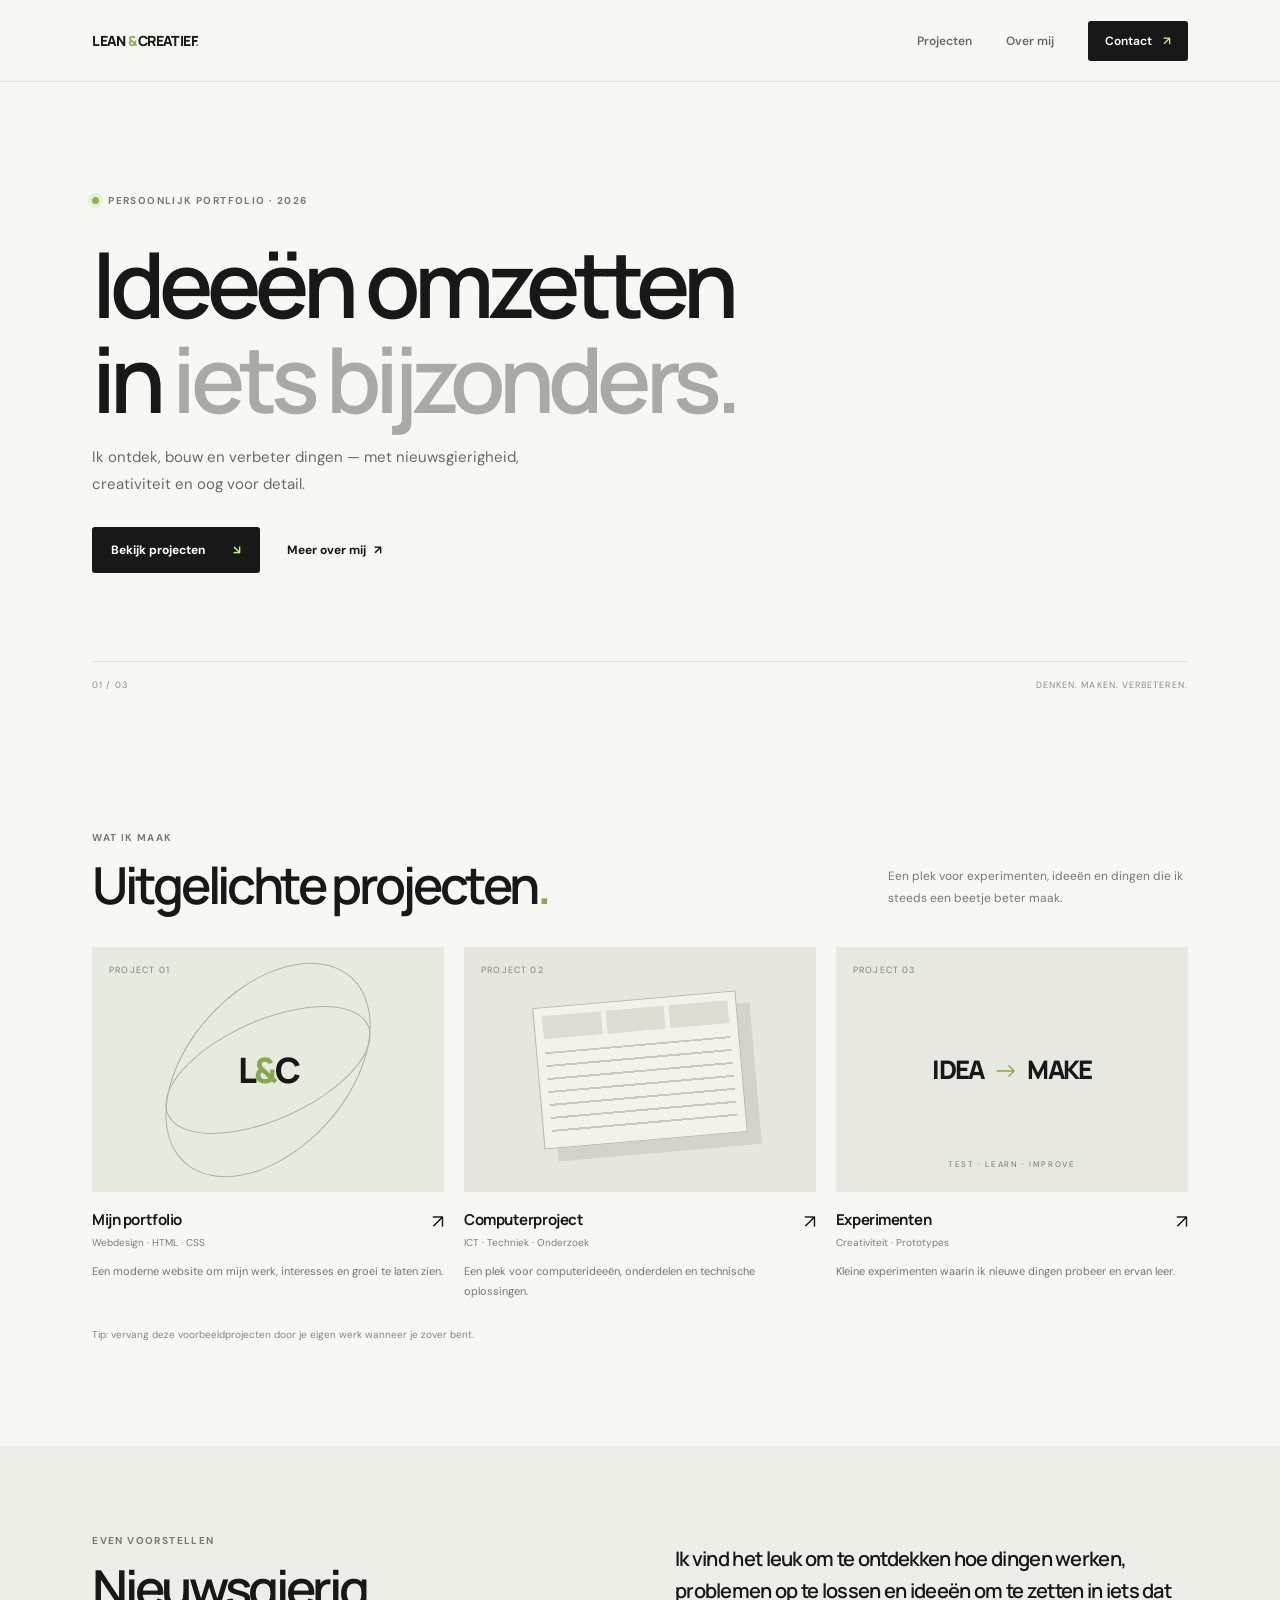
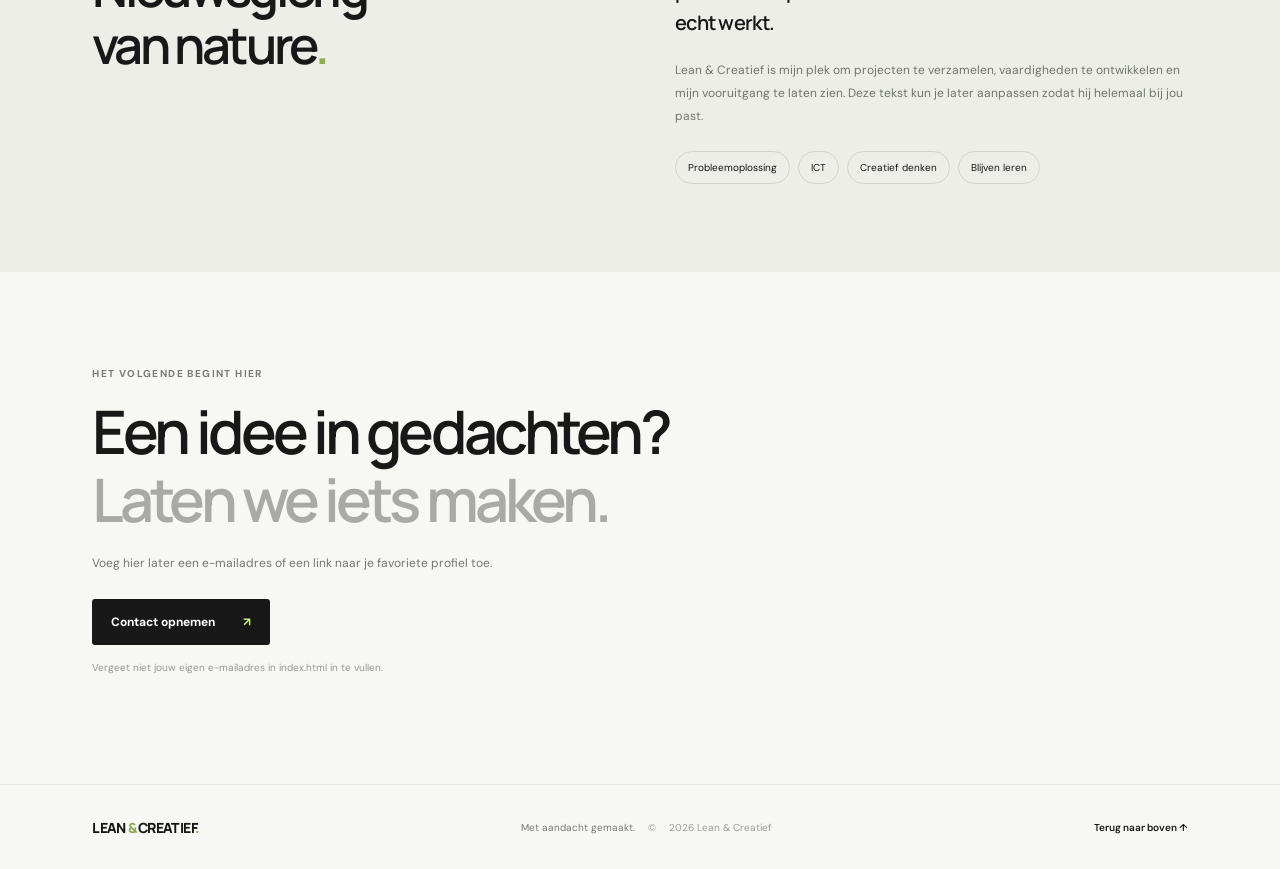
==== index.html @ 2678bd52 "Add files via upload" ====
<!doctype html>
<html lang="nl">
<head>
  <meta charset="utf-8">
  <meta name="viewport" content="width=device-width, initial-scale=1">
  <meta name="description" content="Lean & Creatief — een persoonlijk portfolio van projecten, vaardigheden en creatieve oplossingen.">
  <title>Lean & Creatief — Portfolio</title>
  <link rel="preconnect" href="https://fonts.googleapis.com">
  <link rel="preconnect" href="https://fonts.gstatic.com" crossorigin>
  <link href="https://fonts.googleapis.com/css2?family=DM+Sans:wght@400;500;600;700&family=Manrope:wght@400;500;600;700;800&display=swap" rel="stylesheet">
  <link rel="stylesheet" href="style.css">
  <script src="script.js" defer></script>
</head>
<body>
  <header class="site-header">
    <a class="brand" href="#home" aria-label="Lean & Creatief — beginpagina">LEAN<span>&</span>CREATIEF<span class="brand-dot">.</span></a>
    <button class="menu-toggle" aria-label="Menu openen" aria-expanded="false">☰</button>
    <nav class="nav" aria-label="Hoofdnavigatie">
      <a href="#projecten">Projecten</a>
      <a href="#over">Over mij</a>
      <a class="nav-contact" href="#contact">Contact <span aria-hidden="true">↗</span></a>
    </nav>
  </header>

  <main id="home">
    <section class="hero section-wrap">
      <p class="eyebrow"><span class="status-dot"></span> PERSOONLIJK PORTFOLIO · 2026</p>
      <h1>Ideeën omzetten<br>in <span class="muted-word">iets bijzonders.</span></h1>
      <p class="hero-copy">Ik ontdek, bouw en verbeter dingen — met nieuwsgierigheid, creativiteit en oog voor detail.</p>
      <div class="hero-actions">
        <a class="button button-dark" href="#projecten">Bekijk projecten <span aria-hidden="true">↘</span></a>
        <a class="text-link" href="#over">Meer over mij <span aria-hidden="true">↗</span></a>
      </div>
      <div class="hero-note"><span>01 / 03</span><span>DENKEN. MAKEN. VERBETEREN.</span></div>
    </section>

    <section class="projects section-wrap" id="projecten">
      <div class="section-heading">
        <div><p class="eyebrow">WAT IK MAAK</p><h2>Uitgelichte projecten<span class="brand-dot">.</span></h2></div>
        <p class="section-description">Een plek voor experimenten, ideeën en dingen die ik steeds een beetje beter maak.</p>
      </div>
      <div class="project-grid">
        <article class="project-card project-feature">
          <div class="project-art art-one"><span class="art-label">PROJECT 01</span><div class="orbit orbit-a"></div><div class="orbit orbit-b"></div><div class="art-center">L<span>&</span>C</div></div>
          <div class="project-meta"><div><h3>Mijn portfolio</h3><p>Webdesign · HTML · CSS</p></div><span class="project-arrow" aria-hidden="true">↗</span></div>
          <p class="project-description">Een moderne website om mijn werk, interesses en groei te laten zien.</p>
        </article>
        <article class="project-card">
          <div class="project-art art-two"><span class="art-label">PROJECT 02</span><div class="grid-window"><span></span><span></span><span></span><div class="window-lines"></div></div></div>
          <div class="project-meta"><div><h3>Computerproject</h3><p>ICT · Techniek · Onderzoek</p></div><span class="project-arrow" aria-hidden="true">↗</span></div>
          <p class="project-description">Een plek voor computerideeën, onderdelen en technische oplossingen.</p>
        </article>
        <article class="project-card">
          <div class="project-art art-three"><span class="art-label">PROJECT 03</span><div class="idea-shape">IDEA<span>→</span>MAKE</div><div class="idea-caption">TEST · LEARN · IMPROVE</div></div>
          <div class="project-meta"><div><h3>Experimenten</h3><p>Creativiteit · Prototypes</p></div><span class="project-arrow" aria-hidden="true">↗</span></div>
          <p class="project-description">Kleine experimenten waarin ik nieuwe dingen probeer en ervan leer.</p>
        </article>
      </div>
      <p class="edit-hint">Tip: vervang deze voorbeeldprojecten door je eigen werk wanneer je zover bent.</p>
    </section>

    <section class="about-section" id="over">
      <div class="section-wrap about-layout">
        <div><p class="eyebrow">EVEN VOORSTELLEN</p><h2>Nieuwsgierig<br>van nature<span class="brand-dot">.</span></h2></div>
        <div class="about-content">
          <p class="about-lead">Ik vind het leuk om te ontdekken hoe dingen werken, problemen op te lossen en ideeën om te zetten in iets dat echt werkt.</p>
          <p>Lean & Creatief is mijn plek om projecten te verzamelen, vaardigheden te ontwikkelen en mijn vooruitgang te laten zien. Deze tekst kun je later aanpassen zodat hij helemaal bij jou past.</p>
          <div class="skills"><span>Probleemoplossing</span><span>ICT</span><span>Creatief denken</span><span>Blijven leren</span></div>
        </div>
      </div>
    </section>

    <section class="contact-section section-wrap" id="contact">
      <p class="eyebrow">HET VOLGENDE BEGINT HIER</p>
      <h2>Een idee in gedachten?<br><span class="muted-word">Laten we iets maken.</span></h2>
      <p class="contact-copy">Voeg hier later een e-mailadres of een link naar je favoriete profiel toe.</p>
      <a class="button button-dark" href="mailto: jouwemail@example.com" id="email-link">Contact opnemen <span aria-hidden="true">↗</span></a>
      <p class="email-note">Vergeet niet jouw eigen e-mailadres in index.html in te vullen.</p>
    </section>
  </main>

  <footer class="footer">
    <a class="brand" href="#home">LEAN<span>&</span>CREATIEF<span class="brand-dot">.</span></a>
    <p>Met aandacht gemaakt. <span>© <span id="year">2026</span> Lean & Creatief</span></p>
    <a href="#home" class="back-top">Terug naar boven ↑</a>
  </footer>
</body>
</html>
---- style.css ----
:root {
  --ink: #171817;
  --muted: #777a75;
  --paper: #f7f7f3;
  --line: #e4e5df;
  --accent: #c6f277;
  --white: #fff;
}
* { box-sizing: border-box; }
html { scroll-behavior: smooth; scroll-padding-top: 90px; }
body { margin: 0; background: var(--paper); color: var(--ink); font-family: "DM Sans", sans-serif; -webkit-font-smoothing: antialiased; }
a { color: inherit; text-decoration: none; }
.site-header { height: 82px; padding: 0 7.2%; display: flex; align-items: center; justify-content: space-between; border-bottom: 1px solid var(--line); }
.brand { font: 800 14px "Manrope", sans-serif; letter-spacing: -.045em; white-space: nowrap; }
.brand > span:first-child { color: #8eaa56; margin: 0 2px; }
.brand-dot { color: #8eaa56; }
.nav { display: flex; align-items: center; gap: 34px; font-size: 12px; font-weight: 600; }
.nav a:not(.nav-contact) { color: #686b65; }
.nav a:hover, .text-link:hover { color: #789b38; }
.nav-contact { background: var(--ink); color: white; padding: 12px 17px; border-radius: 3px; }
.nav-contact span { color: var(--accent); margin-left: 8px; }
.menu-toggle { display: none; border: 0; background: none; font-size: 22px; }
.section-wrap { width: min(1120px, 85.6%); margin: 0 auto; }
.hero { padding-top: 112px; padding-bottom: 66px; min-height: 525px; }
.eyebrow { display: flex; align-items: center; gap: 9px; color: #777b71; font-size: 10px; font-weight: 700; letter-spacing: .14em; }
.status-dot { width: 7px; height: 7px; border-radius: 50%; background: #8eb34a; box-shadow: 0 0 0 4px #e8f0d9; }
h1, h2, h3, p { margin-top: 0; }
h1, h2 { font-family: "Manrope", sans-serif; letter-spacing: -.065em; }
h1 { margin: 29px 0 19px; max-width: 850px; font-size: clamp(48px, 7.4vw, 91px); line-height: 1.04; font-weight: 600; }
.muted-word { color: #a8aaa3; }
.hero-copy { max-width: 470px; color: #696d65; font-size: 15px; line-height: 1.8; }
.hero-actions { display: flex; align-items: center; gap: 27px; margin-top: 29px; }
.button { display: inline-flex; gap: 28px; align-items: center; padding: 15px 19px; border-radius: 3px; font-size: 12px; font-weight: 700; transition: transform .2s, background .2s; }
.button:hover { transform: translateY(-2px); }
.button-dark { background: var(--ink); color: white; }
.button-dark span { color: var(--accent); }
.text-link { font-size: 12px; font-weight: 700; }
.text-link span { margin-left: 5px; }
.hero-note { display: flex; justify-content: space-between; margin-top: 88px; padding-top: 17px; border-top: 1px solid var(--line); color: #898c83; font-size: 9px; letter-spacing: .12em; }
.projects { padding-top: 74px; padding-bottom: 95px; }
.section-heading { display: flex; justify-content: space-between; align-items: end; gap: 30px; margin-bottom: 34px; }
h2 { font-size: clamp(32px, 4.3vw, 51px); line-height: 1.12; font-weight: 600; margin: 12px 0 0; }
.section-description { max-width: 300px; margin-bottom: 4px; color: var(--muted); font-size: 12px; line-height: 1.8; }
.project-grid { display: grid; grid-template-columns: repeat(3, minmax(0, 1fr)); gap: 20px; }
.project-card { min-width: 0; }
.project-art { height: 245px; position: relative; overflow: hidden; display: grid; place-items: center; }
.art-label { position: absolute; top: 17px; left: 17px; z-index: 2; font-size: 9px; letter-spacing: .13em; color: #7d8078; }
.art-one { background: #e6eadf; }
.orbit { position: absolute; border: 1px solid #a9b39e; border-radius: 50%; transform: rotate(-24deg); }
.orbit-a { width: 220px; height: 100px; }
.orbit-b { width: 160px; height: 250px; transform: rotate(42deg); }
.art-center { font: 800 35px "Manrope", sans-serif; letter-spacing: -.08em; z-index: 1; }
.art-center span { color: #87a84c; }
.art-two { background: #e8e5df; }
.grid-window { width: 58%; height: 58%; border: 1px solid #b8b5ad; background: #f4f1ea; display: grid; grid-template-columns: repeat(3, 1fr); grid-template-rows: 23px 1fr; padding: 8px; gap: 5px; transform: rotate(-5deg); box-shadow: 13px 13px 0 #d6d2c9; }
.grid-window > span { background: #dedbd2; }
.window-lines { grid-column: 1 / -1; margin-top: 8px; background: repeating-linear-gradient(to bottom, #c9c6bc 0 2px, transparent 2px 13px); }
.art-three { background: #e8e8e0; }
.idea-shape { display: flex; align-items: center; gap: 10px; font: 800 clamp(18px, 2vw, 26px) "Manrope", sans-serif; letter-spacing: -.07em; }
.idea-shape span { font-weight: 400; color: #88a84f; }
.idea-caption { position: absolute; bottom: 23px; font-size: 8px; letter-spacing: .2em; color: #73766e; }
.project-meta { display: flex; justify-content: space-between; align-items: start; padding-top: 17px; }
.project-meta h3 { margin-bottom: 6px; font: 700 15px "Manrope", sans-serif; letter-spacing: -.03em; }
.project-meta p { margin-bottom: 0; font-size: 10px; color: #7c8077; }
.project-arrow { font-size: 19px; }
.project-description { margin-top: 13px; margin-bottom: 0; color: #74776f; font-size: 11px; line-height: 1.8; }
.edit-hint { color: #85887f; font-size: 10px; margin-top: 26px; }
.about-section { background: #eceee7; padding: 88px 0; }
.about-layout { display: grid; grid-template-columns: 1fr 1fr; gap: 70px; }
.about-content { padding-top: 9px; }
.about-lead { font: 600 20px/1.6 "Manrope", sans-serif; letter-spacing: -.035em; }
.about-content > p:not(.about-lead) { color: #71756c; font-size: 12px; line-height: 1.9; }
.skills { display: flex; flex-wrap: wrap; gap: 8px; margin-top: 24px; }
.skills span { border: 1px solid #d1d5c8; border-radius: 99px; padding: 9px 12px; font-size: 10px; }
.contact-section { padding-top: 95px; padding-bottom: 100px; }
.contact-section h2 { margin: 18px 0 20px; font-size: clamp(34px, 5vw, 60px); }
.contact-copy { color: #74776f; font-size: 12px; line-height: 1.8; }
.contact-section .button { margin-top: 13px; }
.email-note { margin-top: 16px; color: #96988f; font-size: 10px; }
.footer { min-height: 85px; border-top: 1px solid var(--line); padding: 22px 7.2%; display: flex; align-items: center; justify-content: space-between; gap: 20px; }
.footer p { color: #777a72; margin: 0; font-size: 10px; }
.footer p span { margin-left: 10px; color: #9a9c94; }
.back-top { font-size: 10px; font-weight: 600; }
@media (max-width: 760px) {
  .site-header { height: 70px; padding: 0 6%; position: relative; }
  .menu-toggle { display: block; cursor: pointer; }
  .nav { display: none; position: absolute; top: 69px; left: 0; right: 0; z-index: 5; background: var(--paper); border-bottom: 1px solid var(--line); padding: 20px 6%; flex-direction: column; align-items: flex-start; gap: 22px; }
  .nav.open { display: flex; }
  .section-wrap { width: 88%; }
  .hero { padding-top: 82px; min-height: 0; }
  .hero-note { margin-top: 60px; }
  .section-heading { align-items: flex-start; flex-direction: column; gap: 12px; }
  .project-grid { grid-template-columns: 1fr; gap: 34px; }
  .project-art { height: 270px; }
  .about-layout { grid-template-columns: 1fr; gap: 25px; }
  .about-section { padding: 68px 0; }
  .contact-section { padding: 70px 0; }
  .footer { padding: 24px 6%; flex-wrap: wrap; }
  .footer p { order: 3; width: 100%; }
}
@media (prefers-reduced-motion: reduce) { html { scroll-behavior: auto; } *, *::before, *::after { transition: none !important; } }
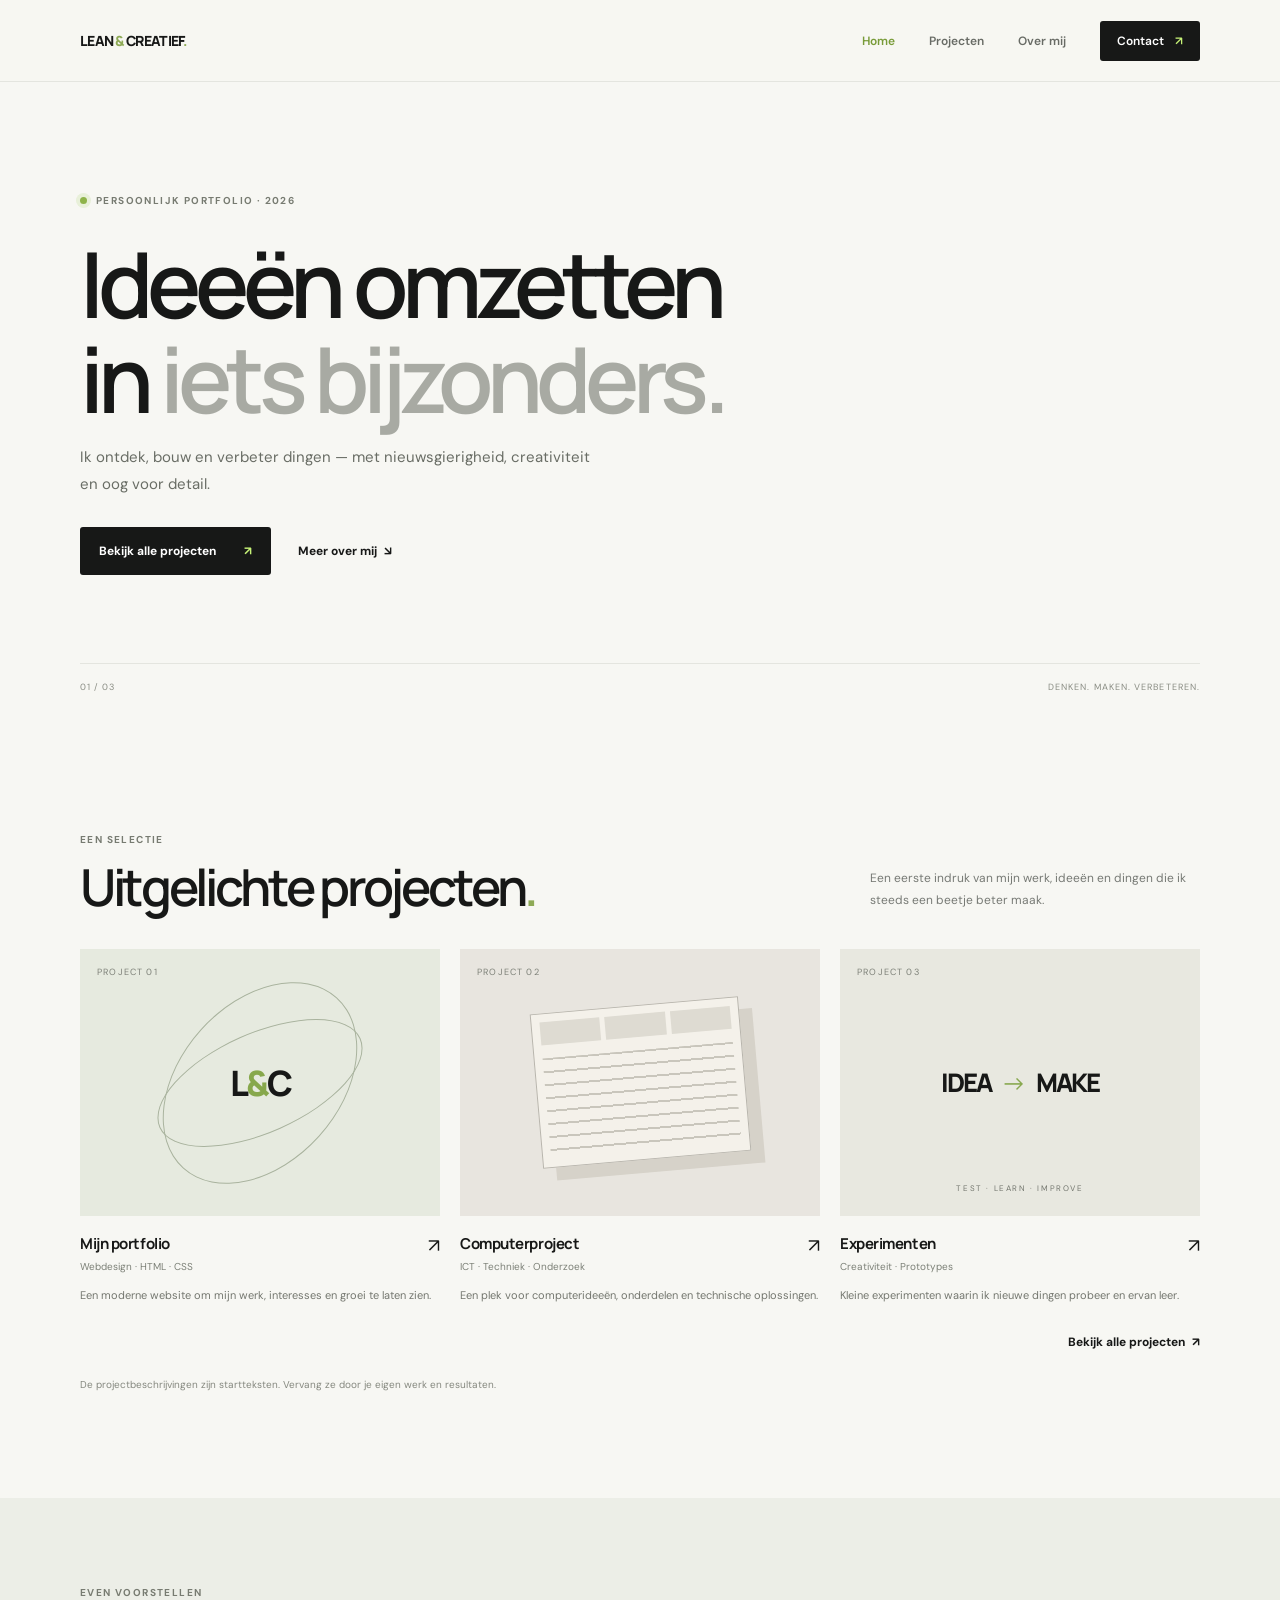
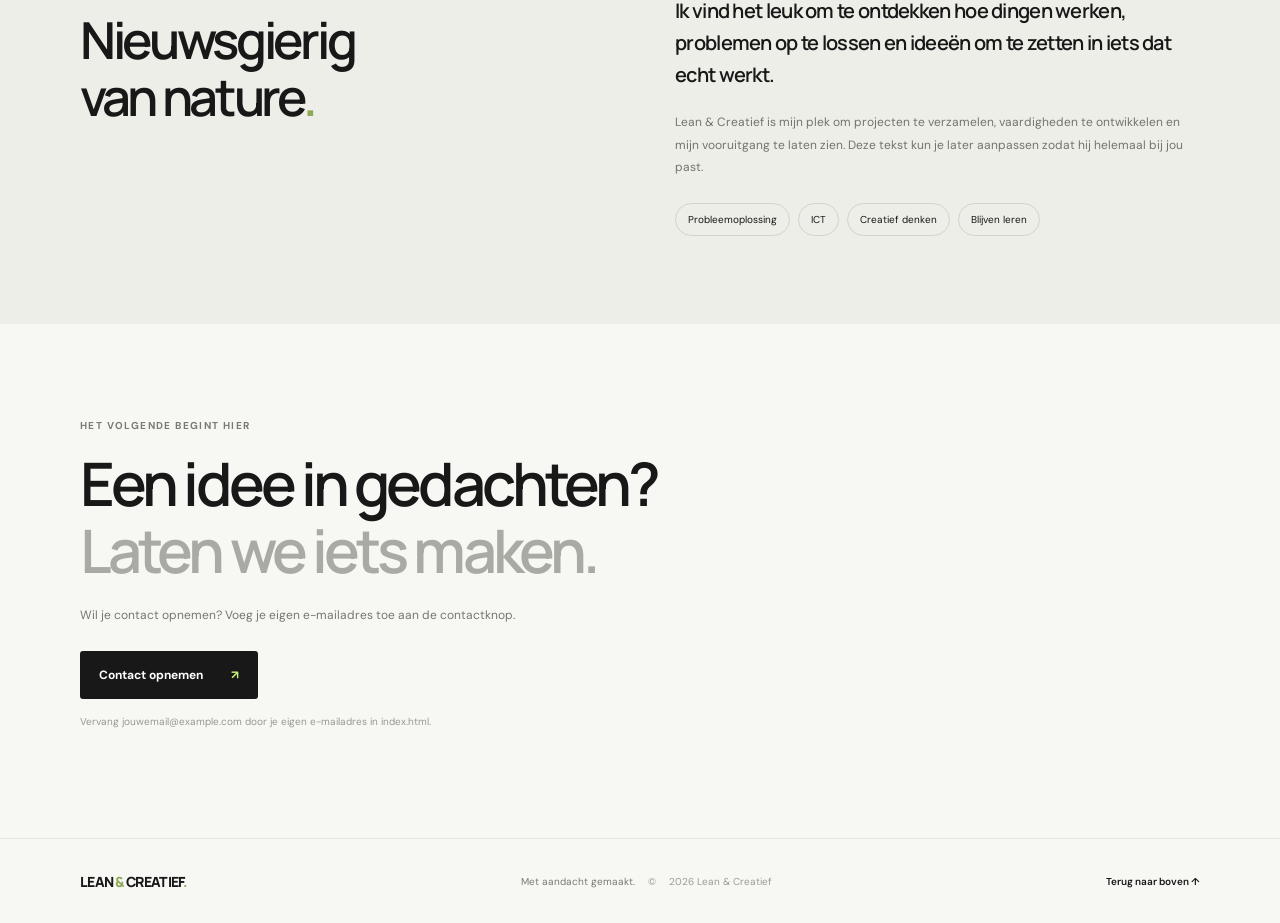
==== commit 1cc5e235: "Add files via upload" ====
--- a/index.html
+++ b/index.html
@@ -3,6 +3,7 @@
 <head>
   <meta charset="utf-8">
   <meta name="viewport" content="width=device-width, initial-scale=1">
+  <meta name="theme-color" content="#f7f7f3">
   <meta name="description" content="Lean & Creatief — een persoonlijk portfolio van projecten, vaardigheden en creatieve oplossingen.">
   <title>Lean & Creatief — Portfolio</title>
   <link rel="preconnect" href="https://fonts.googleapis.com">
@@ -12,51 +13,62 @@
   <script src="script.js" defer></script>
 </head>
 <body>
+  <a class="skip-link" href="#main">Ga naar de inhoud</a>
   <header class="site-header">
-    <a class="brand" href="#home" aria-label="Lean & Creatief — beginpagina">LEAN<span>&</span>CREATIEF<span class="brand-dot">.</span></a>
-    <button class="menu-toggle" aria-label="Menu openen" aria-expanded="false">☰</button>
-    <nav class="nav" aria-label="Hoofdnavigatie">
-      <a href="#projecten">Projecten</a>
-      <a href="#over">Over mij</a>
-      <a class="nav-contact" href="#contact">Contact <span aria-hidden="true">↗</span></a>
+    <a class="brand" href="index.html" aria-label="Lean & Creatief — beginpagina">LEAN<span>&</span>CREATIEF<span class="brand-dot">.</span></a>
+    <button class="menu-toggle" type="button" aria-label="Menu openen" aria-expanded="false" aria-controls="primary-nav">
+      <span></span><span></span><span></span>
+    </button>
+    <nav class="nav" id="primary-nav" aria-label="Hoofdnavigatie">
+      <a class="active" href="index.html" aria-current="page">Home</a>
+      <a href="projecten.html">Projecten</a>
+      <a href="index.html#over">Over mij</a>
+      <a class="nav-contact" href="index.html#contact">Contact <span aria-hidden="true">↗</span></a>
     </nav>
   </header>
 
-  <main id="home">
+  <main id="main">
     <section class="hero section-wrap">
       <p class="eyebrow"><span class="status-dot"></span> PERSOONLIJK PORTFOLIO · 2026</p>
       <h1>Ideeën omzetten<br>in <span class="muted-word">iets bijzonders.</span></h1>
       <p class="hero-copy">Ik ontdek, bouw en verbeter dingen — met nieuwsgierigheid, creativiteit en oog voor detail.</p>
       <div class="hero-actions">
-        <a class="button button-dark" href="#projecten">Bekijk projecten <span aria-hidden="true">↘</span></a>
-        <a class="text-link" href="#over">Meer over mij <span aria-hidden="true">↗</span></a>
+        <a class="button button-dark" href="projecten.html">Bekijk alle projecten <span aria-hidden="true">↗</span></a>
+        <a class="text-link" href="#over">Meer over mij <span aria-hidden="true">↘</span></a>
       </div>
       <div class="hero-note"><span>01 / 03</span><span>DENKEN. MAKEN. VERBETEREN.</span></div>
     </section>
 
     <section class="projects section-wrap" id="projecten">
       <div class="section-heading">
-        <div><p class="eyebrow">WAT IK MAAK</p><h2>Uitgelichte projecten<span class="brand-dot">.</span></h2></div>
-        <p class="section-description">Een plek voor experimenten, ideeën en dingen die ik steeds een beetje beter maak.</p>
+        <div><p class="eyebrow">EEN SELECTIE</p><h2>Uitgelichte projecten<span class="brand-dot">.</span></h2></div>
+        <p class="section-description">Een eerste indruk van mijn werk, ideeën en dingen die ik steeds een beetje beter maak.</p>
       </div>
       <div class="project-grid">
-        <article class="project-card project-feature">
-          <div class="project-art art-one"><span class="art-label">PROJECT 01</span><div class="orbit orbit-a"></div><div class="orbit orbit-b"></div><div class="art-center">L<span>&</span>C</div></div>
-          <div class="project-meta"><div><h3>Mijn portfolio</h3><p>Webdesign · HTML · CSS</p></div><span class="project-arrow" aria-hidden="true">↗</span></div>
-          <p class="project-description">Een moderne website om mijn werk, interesses en groei te laten zien.</p>
+        <article class="project-card">
+          <a class="project-card-link" href="projecten.html#portfolio-project">
+            <div class="project-art art-one"><span class="art-label">PROJECT 01</span><div class="orbit orbit-a"></div><div class="orbit orbit-b"></div><div class="art-center">L<span>&</span>C</div></div>
+            <div class="project-meta"><div><h3>Mijn portfolio</h3><p>Webdesign · HTML · CSS</p></div><span class="project-arrow" aria-hidden="true">↗</span></div>
+            <p class="project-description">Een moderne website om mijn werk, interesses en groei te laten zien.</p>
+          </a>
         </article>
         <article class="project-card">
-          <div class="project-art art-two"><span class="art-label">PROJECT 02</span><div class="grid-window"><span></span><span></span><span></span><div class="window-lines"></div></div></div>
-          <div class="project-meta"><div><h3>Computerproject</h3><p>ICT · Techniek · Onderzoek</p></div><span class="project-arrow" aria-hidden="true">↗</span></div>
-          <p class="project-description">Een plek voor computerideeën, onderdelen en technische oplossingen.</p>
+          <a class="project-card-link" href="projecten.html#computer-project">
+            <div class="project-art art-two"><span class="art-label">PROJECT 02</span><div class="grid-window"><span></span><span></span><span></span><div class="window-lines"></div></div></div>
+            <div class="project-meta"><div><h3>Computerproject</h3><p>ICT · Techniek · Onderzoek</p></div><span class="project-arrow" aria-hidden="true">↗</span></div>
+            <p class="project-description">Een plek voor computerideeën, onderdelen en technische oplossingen.</p>
+          </a>
         </article>
         <article class="project-card">
-          <div class="project-art art-three"><span class="art-label">PROJECT 03</span><div class="idea-shape">IDEA<span>→</span>MAKE</div><div class="idea-caption">TEST · LEARN · IMPROVE</div></div>
-          <div class="project-meta"><div><h3>Experimenten</h3><p>Creativiteit · Prototypes</p></div><span class="project-arrow" aria-hidden="true">↗</span></div>
-          <p class="project-description">Kleine experimenten waarin ik nieuwe dingen probeer en ervan leer.</p>
+          <a class="project-card-link" href="projecten.html#experimenten">
+            <div class="project-art art-three"><span class="art-label">PROJECT 03</span><div class="idea-shape">IDEA<span>→</span>MAKE</div><div class="idea-caption">TEST · LEARN · IMPROVE</div></div>
+            <div class="project-meta"><div><h3>Experimenten</h3><p>Creativiteit · Prototypes</p></div><span class="project-arrow" aria-hidden="true">↗</span></div>
+            <p class="project-description">Kleine experimenten waarin ik nieuwe dingen probeer en ervan leer.</p>
+          </a>
         </article>
       </div>
-      <p class="edit-hint">Tip: vervang deze voorbeeldprojecten door je eigen werk wanneer je zover bent.</p>
+      <div class="section-cta"><a class="text-link" href="projecten.html">Bekijk alle projecten <span aria-hidden="true">↗</span></a></div>
+      <p class="edit-hint">De projectbeschrijvingen zijn startteksten. Vervang ze door je eigen werk en resultaten.</p>
     </section>
 
     <section class="about-section" id="over">
@@ -73,16 +85,16 @@
     <section class="contact-section section-wrap" id="contact">
       <p class="eyebrow">HET VOLGENDE BEGINT HIER</p>
       <h2>Een idee in gedachten?<br><span class="muted-word">Laten we iets maken.</span></h2>
-      <p class="contact-copy">Voeg hier later een e-mailadres of een link naar je favoriete profiel toe.</p>
-      <a class="button button-dark" href="mailto: jouwemail@example.com" id="email-link">Contact opnemen <span aria-hidden="true">↗</span></a>
-      <p class="email-note">Vergeet niet jouw eigen e-mailadres in index.html in te vullen.</p>
+      <p class="contact-copy">Wil je contact opnemen? Voeg je eigen e-mailadres toe aan de contactknop.</p>
+      <a class="button button-dark" href="mailto:jouwemail@example.com" id="email-link">Contact opnemen <span aria-hidden="true">↗</span></a>
+      <p class="email-note">Vervang jouwemail@example.com door je eigen e-mailadres in index.html.</p>
     </section>
   </main>
 
   <footer class="footer">
-    <a class="brand" href="#home">LEAN<span>&</span>CREATIEF<span class="brand-dot">.</span></a>
+    <a class="brand" href="index.html">LEAN<span>&</span>CREATIEF<span class="brand-dot">.</span></a>
     <p>Met aandacht gemaakt. <span>© <span id="year">2026</span> Lean & Creatief</span></p>
-    <a href="#home" class="back-top">Terug naar boven ↑</a>
+    <a href="#main" class="back-top">Terug naar boven ↑</a>
   </footer>
 </body>
 </html>
--- a/style.css
+++ b/style.css
@@ -4,98 +4,154 @@
   --paper: #f7f7f3;
   --line: #e4e5df;
   --accent: #c6f277;
+  --accent-dark: #789b38;
   --white: #fff;
+  --content: 1120px;
 }
 * { box-sizing: border-box; }
-html { scroll-behavior: smooth; scroll-padding-top: 90px; }
-body { margin: 0; background: var(--paper); color: var(--ink); font-family: "DM Sans", sans-serif; -webkit-font-smoothing: antialiased; }
+html { scroll-behavior: smooth; scroll-padding-top: 96px; }
+body { margin: 0; background: var(--paper); color: var(--ink); font-family: "DM Sans", Arial, sans-serif; -webkit-font-smoothing: antialiased; text-rendering: optimizeLegibility; }
+body.menu-open { overflow: hidden; }
 a { color: inherit; text-decoration: none; }
-.site-header { height: 82px; padding: 0 7.2%; display: flex; align-items: center; justify-content: space-between; border-bottom: 1px solid var(--line); }
-.brand { font: 800 14px "Manrope", sans-serif; letter-spacing: -.045em; white-space: nowrap; }
+a:focus-visible, button:focus-visible { outline: 3px solid var(--accent-dark); outline-offset: 4px; }
+.skip-link { position: absolute; left: 12px; top: -60px; z-index: 100; background: var(--ink); color: white; padding: 12px 16px; border-radius: 4px; }
+.skip-link:focus { top: 12px; }
+.site-header { min-height: 82px; padding: 0 max(6%, calc((100% - var(--content)) / 2)); display: flex; align-items: center; justify-content: space-between; gap: 24px; border-bottom: 1px solid var(--line); position: relative; z-index: 20; background: rgba(247,247,243,.96); }
+.brand { font: 800 14px "Manrope", Arial, sans-serif; letter-spacing: -.045em; white-space: nowrap; }
 .brand > span:first-child { color: #8eaa56; margin: 0 2px; }
 .brand-dot { color: #8eaa56; }
-.nav { display: flex; align-items: center; gap: 34px; font-size: 12px; font-weight: 600; }
-.nav a:not(.nav-contact) { color: #686b65; }
-.nav a:hover, .text-link:hover { color: #789b38; }
+.nav { display: flex; align-items: center; gap: clamp(18px, 3vw, 34px); font-size: 12px; font-weight: 600; }
+.nav a:not(.nav-contact) { color: #686b65; transition: color .2s; }
+.nav a:hover, .nav a.active, .text-link:hover { color: var(--accent-dark); }
 .nav-contact { background: var(--ink); color: white; padding: 12px 17px; border-radius: 3px; }
 .nav-contact span { color: var(--accent); margin-left: 8px; }
-.menu-toggle { display: none; border: 0; background: none; font-size: 22px; }
-.section-wrap { width: min(1120px, 85.6%); margin: 0 auto; }
-.hero { padding-top: 112px; padding-bottom: 66px; min-height: 525px; }
+.menu-toggle { display: none; width: 44px; height: 44px; padding: 11px; border: 1px solid var(--line); border-radius: 4px; background: transparent; cursor: pointer; }
+.menu-toggle span { display: block; width: 19px; height: 2px; margin: 4px auto; background: var(--ink); transition: transform .2s, opacity .2s; }
+.menu-toggle[aria-expanded="true"] span:first-child { transform: translateY(6px) rotate(45deg); }
+.menu-toggle[aria-expanded="true"] span:nth-child(2) { opacity: 0; }
+.menu-toggle[aria-expanded="true"] span:last-child { transform: translateY(-6px) rotate(-45deg); }
+.section-wrap { width: min(var(--content), 88%); margin: 0 auto; }
+.hero { padding-top: clamp(78px, 10vw, 112px); padding-bottom: 66px; min-height: 525px; }
 .eyebrow { display: flex; align-items: center; gap: 9px; color: #777b71; font-size: 10px; font-weight: 700; letter-spacing: .14em; }
-.status-dot { width: 7px; height: 7px; border-radius: 50%; background: #8eb34a; box-shadow: 0 0 0 4px #e8f0d9; }
+.status-dot { width: 7px; height: 7px; flex: 0 0 7px; border-radius: 50%; background: #8eb34a; box-shadow: 0 0 0 4px #e8f0d9; }
 h1, h2, h3, p { margin-top: 0; }
-h1, h2 { font-family: "Manrope", sans-serif; letter-spacing: -.065em; }
-h1 { margin: 29px 0 19px; max-width: 850px; font-size: clamp(48px, 7.4vw, 91px); line-height: 1.04; font-weight: 600; }
+h1, h2 { font-family: "Manrope", Arial, sans-serif; letter-spacing: -.065em; }
+h1 { margin: 29px 0 19px; max-width: 850px; font-size: clamp(46px, 7.4vw, 91px); line-height: 1.04; font-weight: 600; }
 .muted-word { color: #a8aaa3; }
-.hero-copy { max-width: 470px; color: #696d65; font-size: 15px; line-height: 1.8; }
-.hero-actions { display: flex; align-items: center; gap: 27px; margin-top: 29px; }
-.button { display: inline-flex; gap: 28px; align-items: center; padding: 15px 19px; border-radius: 3px; font-size: 12px; font-weight: 700; transition: transform .2s, background .2s; }
+.hero-copy { max-width: 510px; color: #696d65; font-size: 15px; line-height: 1.8; }
+.hero-actions { display: flex; align-items: center; flex-wrap: wrap; gap: 18px 27px; margin-top: 29px; }
+.button { display: inline-flex; justify-content: center; gap: 28px; align-items: center; min-height: 48px; padding: 14px 19px; border-radius: 3px; font-size: 12px; font-weight: 700; transition: transform .2s, background .2s; }
 .button:hover { transform: translateY(-2px); }
 .button-dark { background: var(--ink); color: white; }
 .button-dark span { color: var(--accent); }
-.text-link { font-size: 12px; font-weight: 700; }
-.text-link span { margin-left: 5px; }
-.hero-note { display: flex; justify-content: space-between; margin-top: 88px; padding-top: 17px; border-top: 1px solid var(--line); color: #898c83; font-size: 9px; letter-spacing: .12em; }
+.text-link { display: inline-flex; align-items: center; gap: 7px; font-size: 12px; font-weight: 700; }
+.hero-note { display: flex; justify-content: space-between; gap: 16px; margin-top: 88px; padding-top: 17px; border-top: 1px solid var(--line); color: #898c83; font-size: 9px; letter-spacing: .12em; }
 .projects { padding-top: 74px; padding-bottom: 95px; }
 .section-heading { display: flex; justify-content: space-between; align-items: end; gap: 30px; margin-bottom: 34px; }
 h2 { font-size: clamp(32px, 4.3vw, 51px); line-height: 1.12; font-weight: 600; margin: 12px 0 0; }
-.section-description { max-width: 300px; margin-bottom: 4px; color: var(--muted); font-size: 12px; line-height: 1.8; }
+.section-description { max-width: 330px; margin-bottom: 4px; color: var(--muted); font-size: 12px; line-height: 1.8; }
 .project-grid { display: grid; grid-template-columns: repeat(3, minmax(0, 1fr)); gap: 20px; }
 .project-card { min-width: 0; }
-.project-art { height: 245px; position: relative; overflow: hidden; display: grid; place-items: center; }
+.project-card-link { display: block; height: 100%; }
+.project-art { min-height: 210px; aspect-ratio: 1.35 / 1; position: relative; overflow: hidden; display: grid; place-items: center; }
 .art-label { position: absolute; top: 17px; left: 17px; z-index: 2; font-size: 9px; letter-spacing: .13em; color: #7d8078; }
 .art-one { background: #e6eadf; }
 .orbit { position: absolute; border: 1px solid #a9b39e; border-radius: 50%; transform: rotate(-24deg); }
-.orbit-a { width: 220px; height: 100px; }
-.orbit-b { width: 160px; height: 250px; transform: rotate(42deg); }
-.art-center { font: 800 35px "Manrope", sans-serif; letter-spacing: -.08em; z-index: 1; }
+.orbit-a { width: min(220px, 70%); height: 100px; }
+.orbit-b { width: min(160px, 52%); height: 230px; transform: rotate(42deg); }
+.art-center { font: 800 35px "Manrope", Arial, sans-serif; letter-spacing: -.08em; z-index: 1; }
 .art-center span { color: #87a84c; }
 .art-two { background: #e8e5df; }
-.grid-window { width: 58%; height: 58%; border: 1px solid #b8b5ad; background: #f4f1ea; display: grid; grid-template-columns: repeat(3, 1fr); grid-template-rows: 23px 1fr; padding: 8px; gap: 5px; transform: rotate(-5deg); box-shadow: 13px 13px 0 #d6d2c9; }
+.grid-window { width: 58%; height: 58%; min-height: 110px; border: 1px solid #b8b5ad; background: #f4f1ea; display: grid; grid-template-columns: repeat(3, 1fr); grid-template-rows: 23px 1fr; padding: 8px; gap: 5px; transform: rotate(-5deg); box-shadow: 13px 13px 0 #d6d2c9; }
 .grid-window > span { background: #dedbd2; }
 .window-lines { grid-column: 1 / -1; margin-top: 8px; background: repeating-linear-gradient(to bottom, #c9c6bc 0 2px, transparent 2px 13px); }
 .art-three { background: #e8e8e0; }
-.idea-shape { display: flex; align-items: center; gap: 10px; font: 800 clamp(18px, 2vw, 26px) "Manrope", sans-serif; letter-spacing: -.07em; }
+.idea-shape { display: flex; align-items: center; gap: 10px; font: 800 clamp(18px, 2vw, 26px) "Manrope", Arial, sans-serif; letter-spacing: -.07em; }
 .idea-shape span { font-weight: 400; color: #88a84f; }
 .idea-caption { position: absolute; bottom: 23px; font-size: 8px; letter-spacing: .2em; color: #73766e; }
-.project-meta { display: flex; justify-content: space-between; align-items: start; padding-top: 17px; }
-.project-meta h3 { margin-bottom: 6px; font: 700 15px "Manrope", sans-serif; letter-spacing: -.03em; }
+.project-meta { display: flex; justify-content: space-between; align-items: start; gap: 12px; padding-top: 17px; }
+.project-meta h3 { margin-bottom: 6px; font: 700 15px "Manrope", Arial, sans-serif; letter-spacing: -.03em; }
 .project-meta p { margin-bottom: 0; font-size: 10px; color: #7c8077; }
-.project-arrow { font-size: 19px; }
+.project-arrow { font-size: 19px; transition: transform .2s; }
+.project-card-link:hover .project-arrow { transform: translate(3px, -3px); }
 .project-description { margin-top: 13px; margin-bottom: 0; color: #74776f; font-size: 11px; line-height: 1.8; }
-.edit-hint { color: #85887f; font-size: 10px; margin-top: 26px; }
+.section-cta { display: flex; justify-content: flex-end; margin-top: 28px; }
+.edit-hint { color: #85887f; font-size: 10px; line-height: 1.7; margin-top: 26px; }
 .about-section { background: #eceee7; padding: 88px 0; }
 .about-layout { display: grid; grid-template-columns: 1fr 1fr; gap: 70px; }
 .about-content { padding-top: 9px; }
-.about-lead { font: 600 20px/1.6 "Manrope", sans-serif; letter-spacing: -.035em; }
+.about-lead { font: 600 20px/1.6 "Manrope", Arial, sans-serif; letter-spacing: -.035em; }
 .about-content > p:not(.about-lead) { color: #71756c; font-size: 12px; line-height: 1.9; }
-.skills { display: flex; flex-wrap: wrap; gap: 8px; margin-top: 24px; }
-.skills span { border: 1px solid #d1d5c8; border-radius: 99px; padding: 9px 12px; font-size: 10px; }
+.skills, .project-tags { display: flex; flex-wrap: wrap; gap: 8px; margin-top: 24px; }
+.skills span, .project-tags span { border: 1px solid #d1d5c8; border-radius: 99px; padding: 9px 12px; font-size: 10px; }
 .contact-section { padding-top: 95px; padding-bottom: 100px; }
 .contact-section h2 { margin: 18px 0 20px; font-size: clamp(34px, 5vw, 60px); }
 .contact-copy { color: #74776f; font-size: 12px; line-height: 1.8; }
 .contact-section .button { margin-top: 13px; }
 .email-note { margin-top: 16px; color: #96988f; font-size: 10px; }
-.footer { min-height: 85px; border-top: 1px solid var(--line); padding: 22px 7.2%; display: flex; align-items: center; justify-content: space-between; gap: 20px; }
+.footer { min-height: 85px; border-top: 1px solid var(--line); padding: 22px max(6%, calc((100% - var(--content)) / 2)); display: flex; align-items: center; justify-content: space-between; gap: 20px; }
 .footer p { color: #777a72; margin: 0; font-size: 10px; }
 .footer p span { margin-left: 10px; color: #9a9c94; }
 .back-top { font-size: 10px; font-weight: 600; }
-@media (max-width: 760px) {
-  .site-header { height: 70px; padding: 0 6%; position: relative; }
-  .menu-toggle { display: block; cursor: pointer; }
-  .nav { display: none; position: absolute; top: 69px; left: 0; right: 0; z-index: 5; background: var(--paper); border-bottom: 1px solid var(--line); padding: 20px 6%; flex-direction: column; align-items: flex-start; gap: 22px; }
+.page-hero { padding-top: clamp(72px, 9vw, 105px); padding-bottom: 45px; }
+.page-kicker { margin: 42px 0 -17px; color: #8a8d84; font-size: 10px; font-weight: 700; letter-spacing: .16em; }
+.page-hero h1 { font-size: clamp(58px, 10vw, 112px); margin-bottom: 20px; }
+.page-hero .hero-copy { margin-bottom: 25px; }
+.projects-page { padding-top: 45px; }
+.project-grid-page { row-gap: 48px; }
+.project-detail .project-art { aspect-ratio: 1.45 / 1; }
+.project-number { color: #a0a398; font: 600 12px "Manrope", Arial, sans-serif; }
+.project-detail .project-description { font-size: 12px; }
+.project-tags { margin-top: 17px; }
+.project-tags span { background: #f0f1eb; }
+.next-step-section { background: #eceee7; padding: 62px 0; }
+.next-step-inner { display: flex; justify-content: space-between; align-items: center; gap: 28px; }
+.next-step-inner h2 { font-size: clamp(30px, 4vw, 45px); }
+@media (max-width: 900px) {
+  .project-grid { grid-template-columns: repeat(2, minmax(0, 1fr)); }
+  .project-grid .project-card:last-child:nth-child(odd) { grid-column: 1 / -1; }
+  .project-grid .project-card:last-child:nth-child(odd) .project-art { aspect-ratio: 2 / 1; }
+  .about-layout { gap: 38px; }
+}
+@media (max-width: 640px) {
+  html { scroll-padding-top: 76px; }
+  .site-header { min-height: 70px; padding: 0 6%; }
+  .menu-toggle { display: block; }
+  .nav { display: none; position: absolute; top: 69px; left: 0; right: 0; z-index: 30; background: var(--paper); border-bottom: 1px solid var(--line); padding: 20px 6% 24px; flex-direction: column; align-items: stretch; gap: 0; box-shadow: 0 12px 18px rgba(23,24,23,.06); }
   .nav.open { display: flex; }
+  .nav a { padding: 13px 0; }
+  .nav .nav-contact { text-align: center; margin-top: 8px; padding: 14px 17px; }
   .section-wrap { width: 88%; }
-  .hero { padding-top: 82px; min-height: 0; }
-  .hero-note { margin-top: 60px; }
+  .hero { padding-top: 76px; min-height: 0; }
+  h1 { font-size: clamp(43px, 12vw, 66px); }
+  .hero-copy { font-size: 14px; }
+  .hero-note { margin-top: 58px; font-size: 8px; }
   .section-heading { align-items: flex-start; flex-direction: column; gap: 12px; }
-  .project-grid { grid-template-columns: 1fr; gap: 34px; }
-  .project-art { height: 270px; }
+  .project-grid, .project-grid-page { grid-template-columns: 1fr; gap: 34px; }
+  .project-grid .project-card:last-child:nth-child(odd) { grid-column: auto; }
+  .project-grid .project-card:last-child:nth-child(odd) .project-art { aspect-ratio: 1.35 / 1; }
+  .project-art { min-height: 230px; }
   .about-layout { grid-template-columns: 1fr; gap: 25px; }
   .about-section { padding: 68px 0; }
   .contact-section { padding: 70px 0; }
   .footer { padding: 24px 6%; flex-wrap: wrap; }
-  .footer p { order: 3; width: 100%; }
+  .footer p { order: 3; width: 100%; line-height: 1.8; }
+  .footer p span { display: block; margin: 3px 0 0; }
+  .page-hero { padding-top: 68px; }
+  .page-kicker { margin-top: 35px; }
+  .project-grid-page { row-gap: 38px; }
+  .next-step-inner { align-items: flex-start; flex-direction: column; }
 }
-@media (prefers-reduced-motion: reduce) { html { scroll-behavior: auto; } *, *::before, *::after { transition: none !important; } }
+@media (max-width: 360px) {
+  .brand { font-size: 12px; }
+  .hero-actions { align-items: stretch; flex-direction: column; }
+  .hero-actions .button { width: 100%; }
+  .hero-note { letter-spacing: .06em; }
+}
+@media (hover: none) {
+  .button:hover { transform: none; }
+}
+@media (prefers-reduced-motion: reduce) {
+  html { scroll-behavior: auto; }
+  *, *::before, *::after { transition-duration: .01ms !important; animation-duration: .01ms !important; animation-iteration-count: 1 !important; }
+}
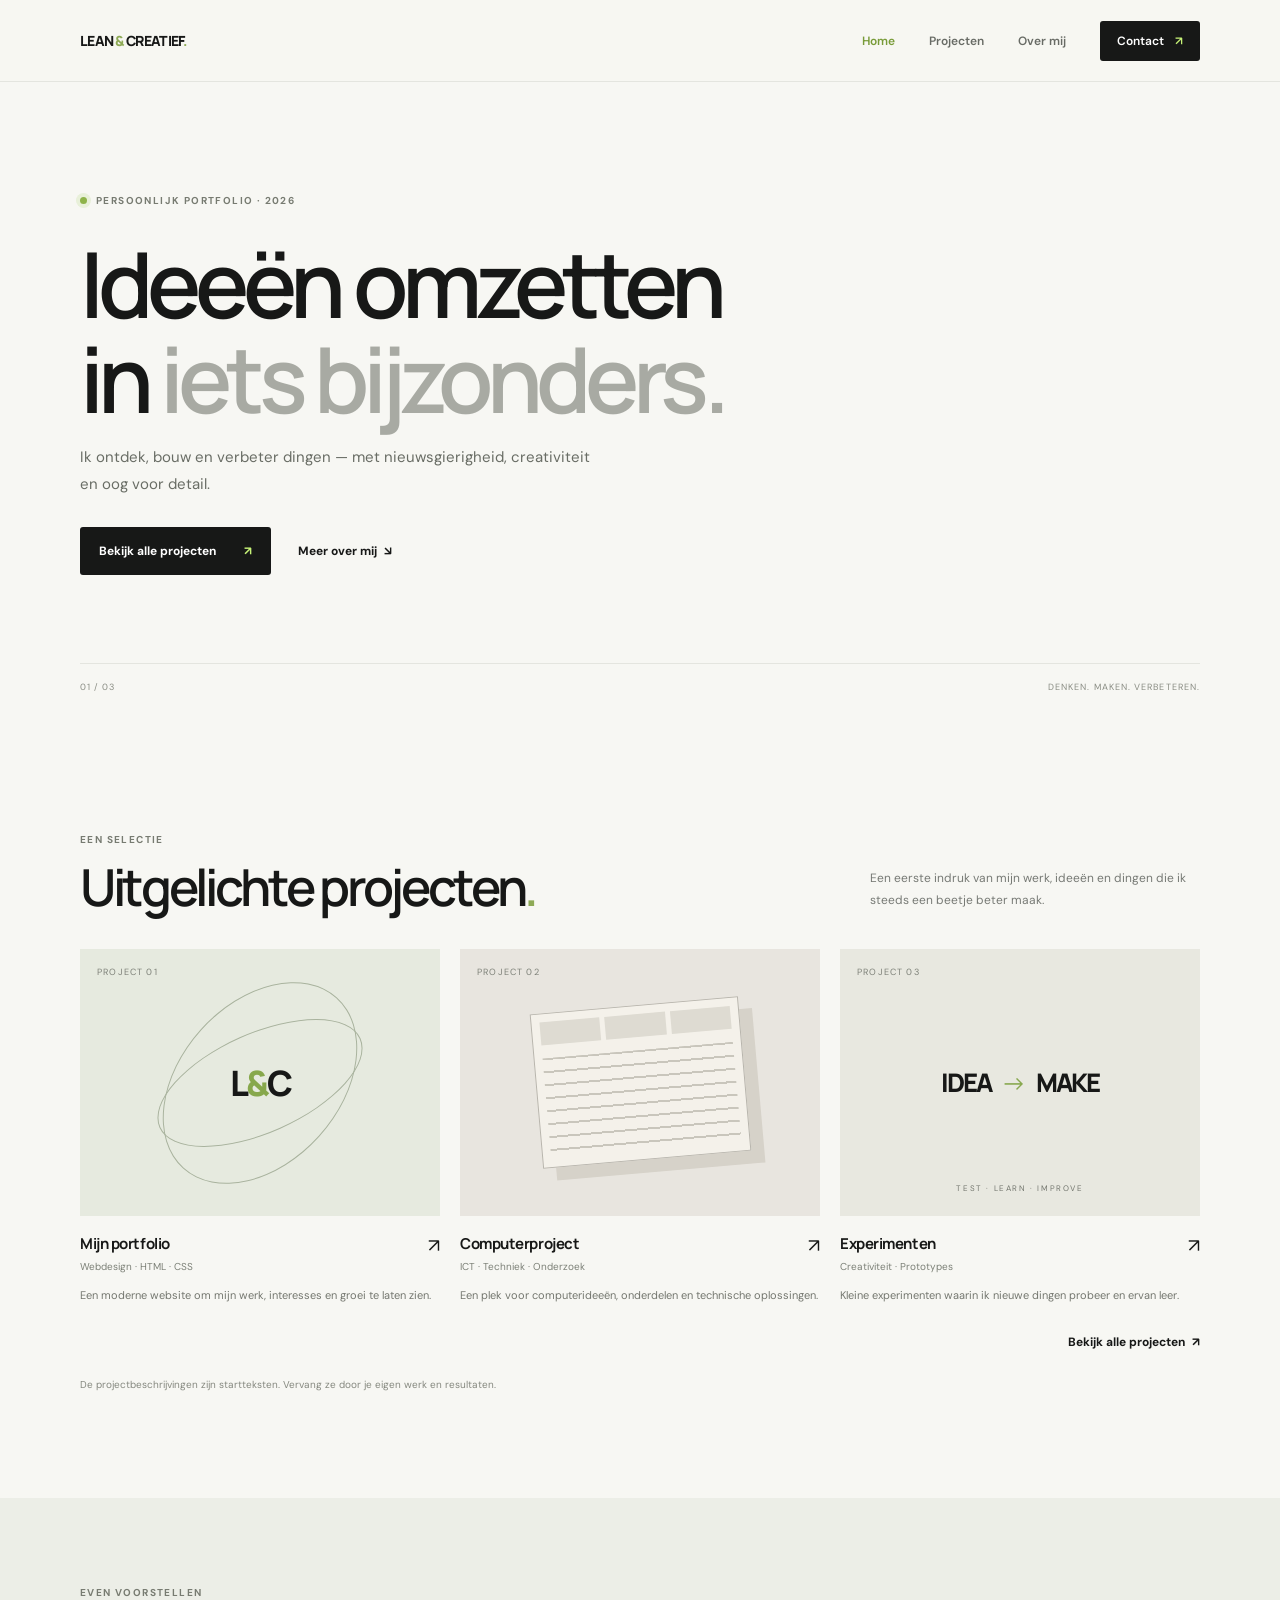
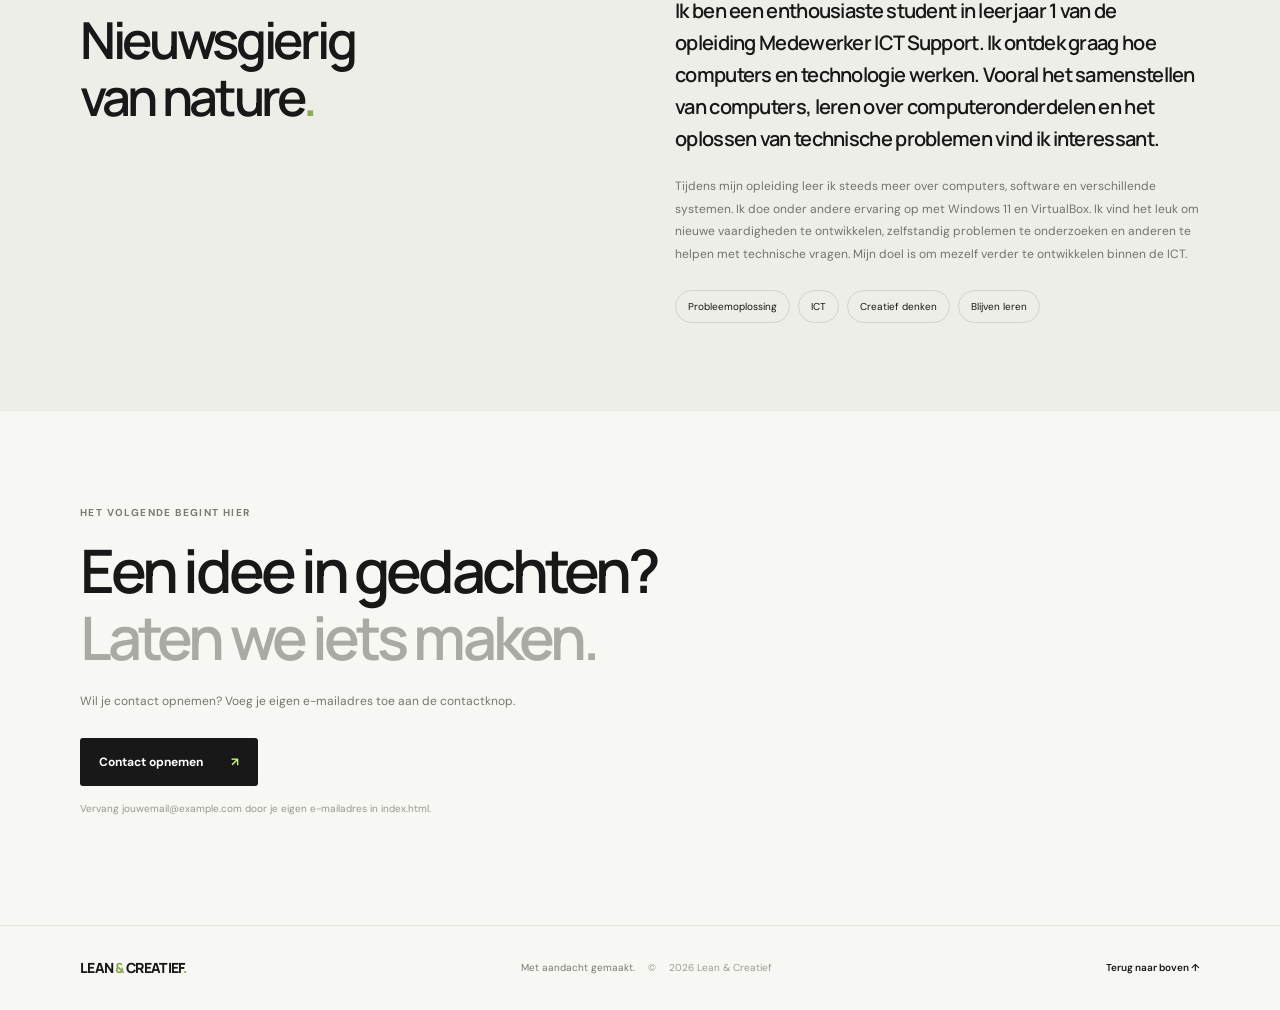
==== commit fa086650: "Update index.html" ====
--- a/index.html
+++ b/index.html
@@ -75,8 +75,9 @@
       <div class="section-wrap about-layout">
         <div><p class="eyebrow">EVEN VOORSTELLEN</p><h2>Nieuwsgierig<br>van nature<span class="brand-dot">.</span></h2></div>
         <div class="about-content">
-          <p class="about-lead">Ik vind het leuk om te ontdekken hoe dingen werken, problemen op te lossen en ideeën om te zetten in iets dat echt werkt.</p>
-          <p>Lean & Creatief is mijn plek om projecten te verzamelen, vaardigheden te ontwikkelen en mijn vooruitgang te laten zien. Deze tekst kun je later aanpassen zodat hij helemaal bij jou past.</p>
+          <p class="about-lead">Ik ben een enthousiaste student in leerjaar 1 van de opleiding Medewerker ICT Support. Ik ontdek graag hoe computers en technologie werken. Vooral het samenstellen van computers, leren over computeronderdelen en het oplossen van technische problemen vind ik interessant.</p>
+
+<p>Tijdens mijn opleiding leer ik steeds meer over computers, software en verschillende systemen. Ik doe onder andere ervaring op met Windows 11 en VirtualBox. Ik vind het leuk om nieuwe vaardigheden te ontwikkelen, zelfstandig problemen te onderzoeken en anderen te helpen met technische vragen. Mijn doel is om mezelf verder te ontwikkelen binnen de ICT.</p>
           <div class="skills"><span>Probleemoplossing</span><span>ICT</span><span>Creatief denken</span><span>Blijven leren</span></div>
         </div>
       </div>
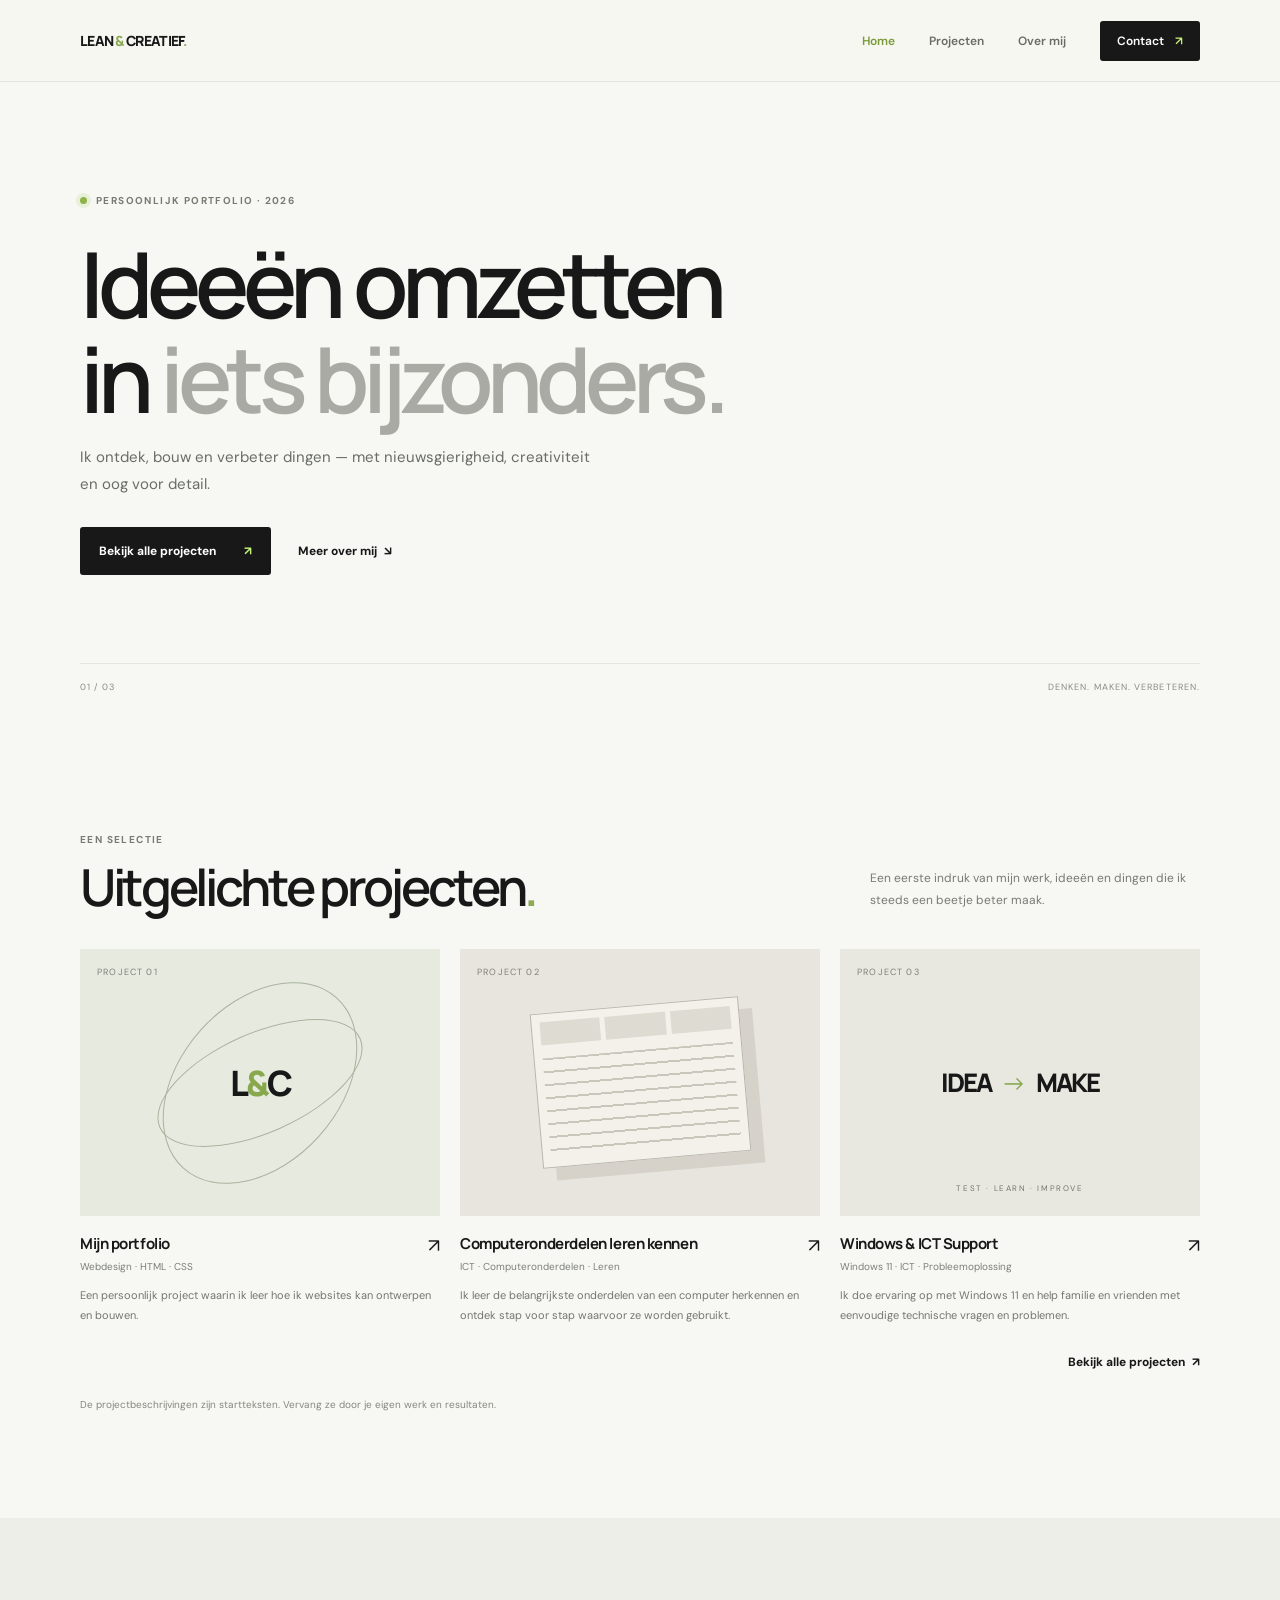
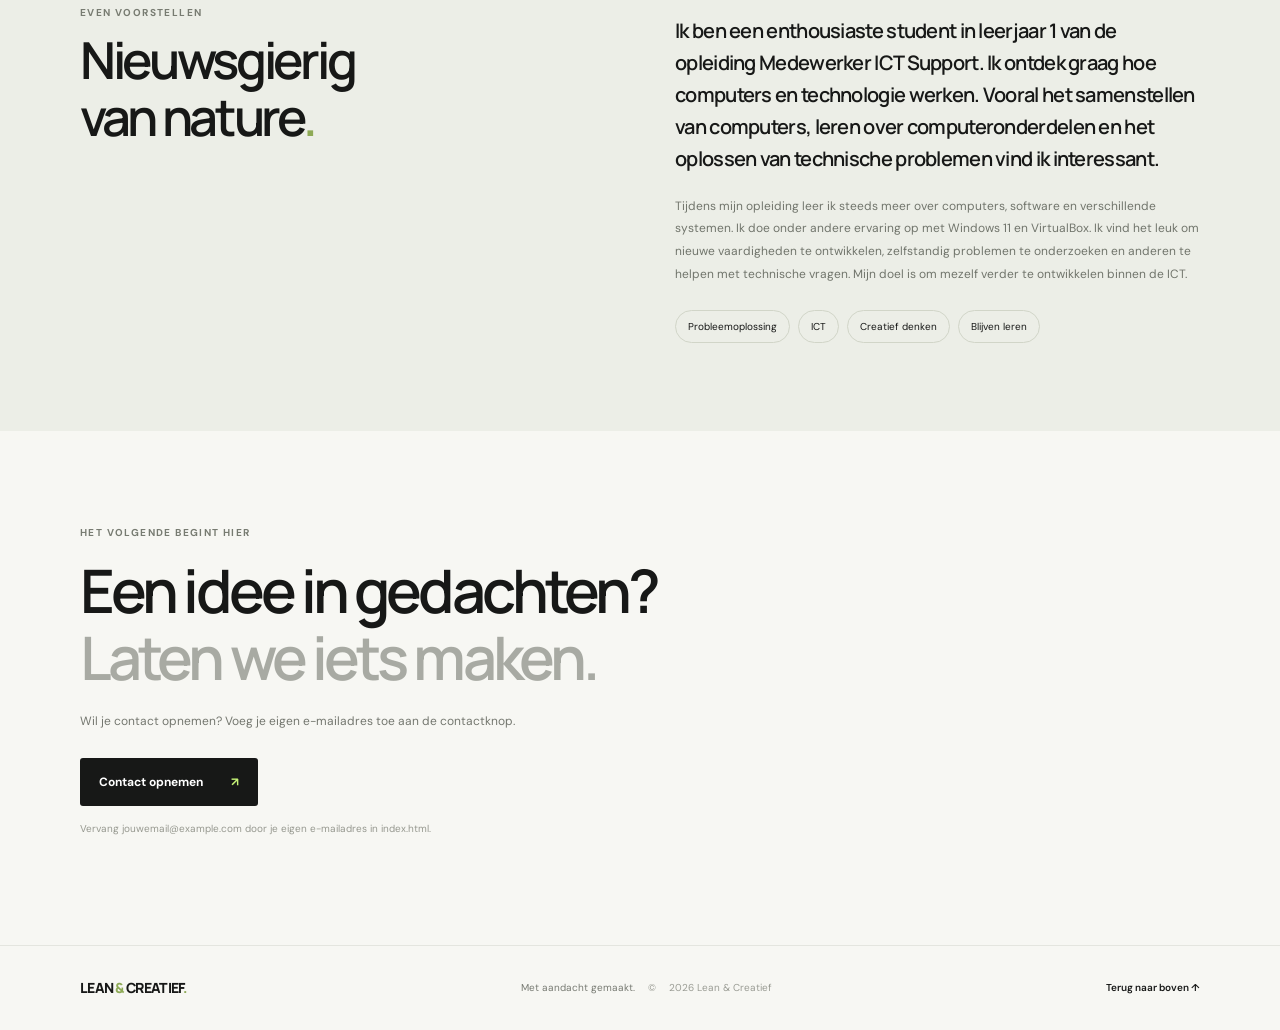
==== commit bf5e38b1: "Update index.html" ====
--- a/index.html
+++ b/index.html
@@ -49,21 +49,21 @@
           <a class="project-card-link" href="projecten.html#portfolio-project">
             <div class="project-art art-one"><span class="art-label">PROJECT 01</span><div class="orbit orbit-a"></div><div class="orbit orbit-b"></div><div class="art-center">L<span>&</span>C</div></div>
             <div class="project-meta"><div><h3>Mijn portfolio</h3><p>Webdesign · HTML · CSS</p></div><span class="project-arrow" aria-hidden="true">↗</span></div>
-            <p class="project-description">Een moderne website om mijn werk, interesses en groei te laten zien.</p>
+           <p class="project-description">Een persoonlijk project waarin ik leer hoe ik websites kan ontwerpen en bouwen.</p>
           </a>
         </article>
         <article class="project-card">
           <a class="project-card-link" href="projecten.html#computer-project">
             <div class="project-art art-two"><span class="art-label">PROJECT 02</span><div class="grid-window"><span></span><span></span><span></span><div class="window-lines"></div></div></div>
-            <div class="project-meta"><div><h3>Computerproject</h3><p>ICT · Techniek · Onderzoek</p></div><span class="project-arrow" aria-hidden="true">↗</span></div>
-            <p class="project-description">Een plek voor computerideeën, onderdelen en technische oplossingen.</p>
+            <div class="project-meta"><div><h3>Computeronderdelen leren kennen</h3><p>ICT · Computeronderdelen · Leren</p></div><span class="project-arrow" aria-hidden="true">↗</span></div>
+            <p class="project-description">Ik leer de belangrijkste onderdelen van een computer herkennen en ontdek stap voor stap waarvoor ze worden gebruikt.</p>
           </a>
         </article>
         <article class="project-card">
           <a class="project-card-link" href="projecten.html#experimenten">
             <div class="project-art art-three"><span class="art-label">PROJECT 03</span><div class="idea-shape">IDEA<span>→</span>MAKE</div><div class="idea-caption">TEST · LEARN · IMPROVE</div></div>
-            <div class="project-meta"><div><h3>Experimenten</h3><p>Creativiteit · Prototypes</p></div><span class="project-arrow" aria-hidden="true">↗</span></div>
-            <p class="project-description">Kleine experimenten waarin ik nieuwe dingen probeer en ervan leer.</p>
+            <div class="project-meta"><div><h3>Windows & ICT Support</h3><p>Windows 11 · ICT · Probleemoplossing</p></div><span class="project-arrow" aria-hidden="true">↗</span></div>
+           <p class="project-description">Ik doe ervaring op met Windows 11 en help familie en vrienden met eenvoudige technische vragen en problemen.</p>
           </a>
         </article>
       </div>
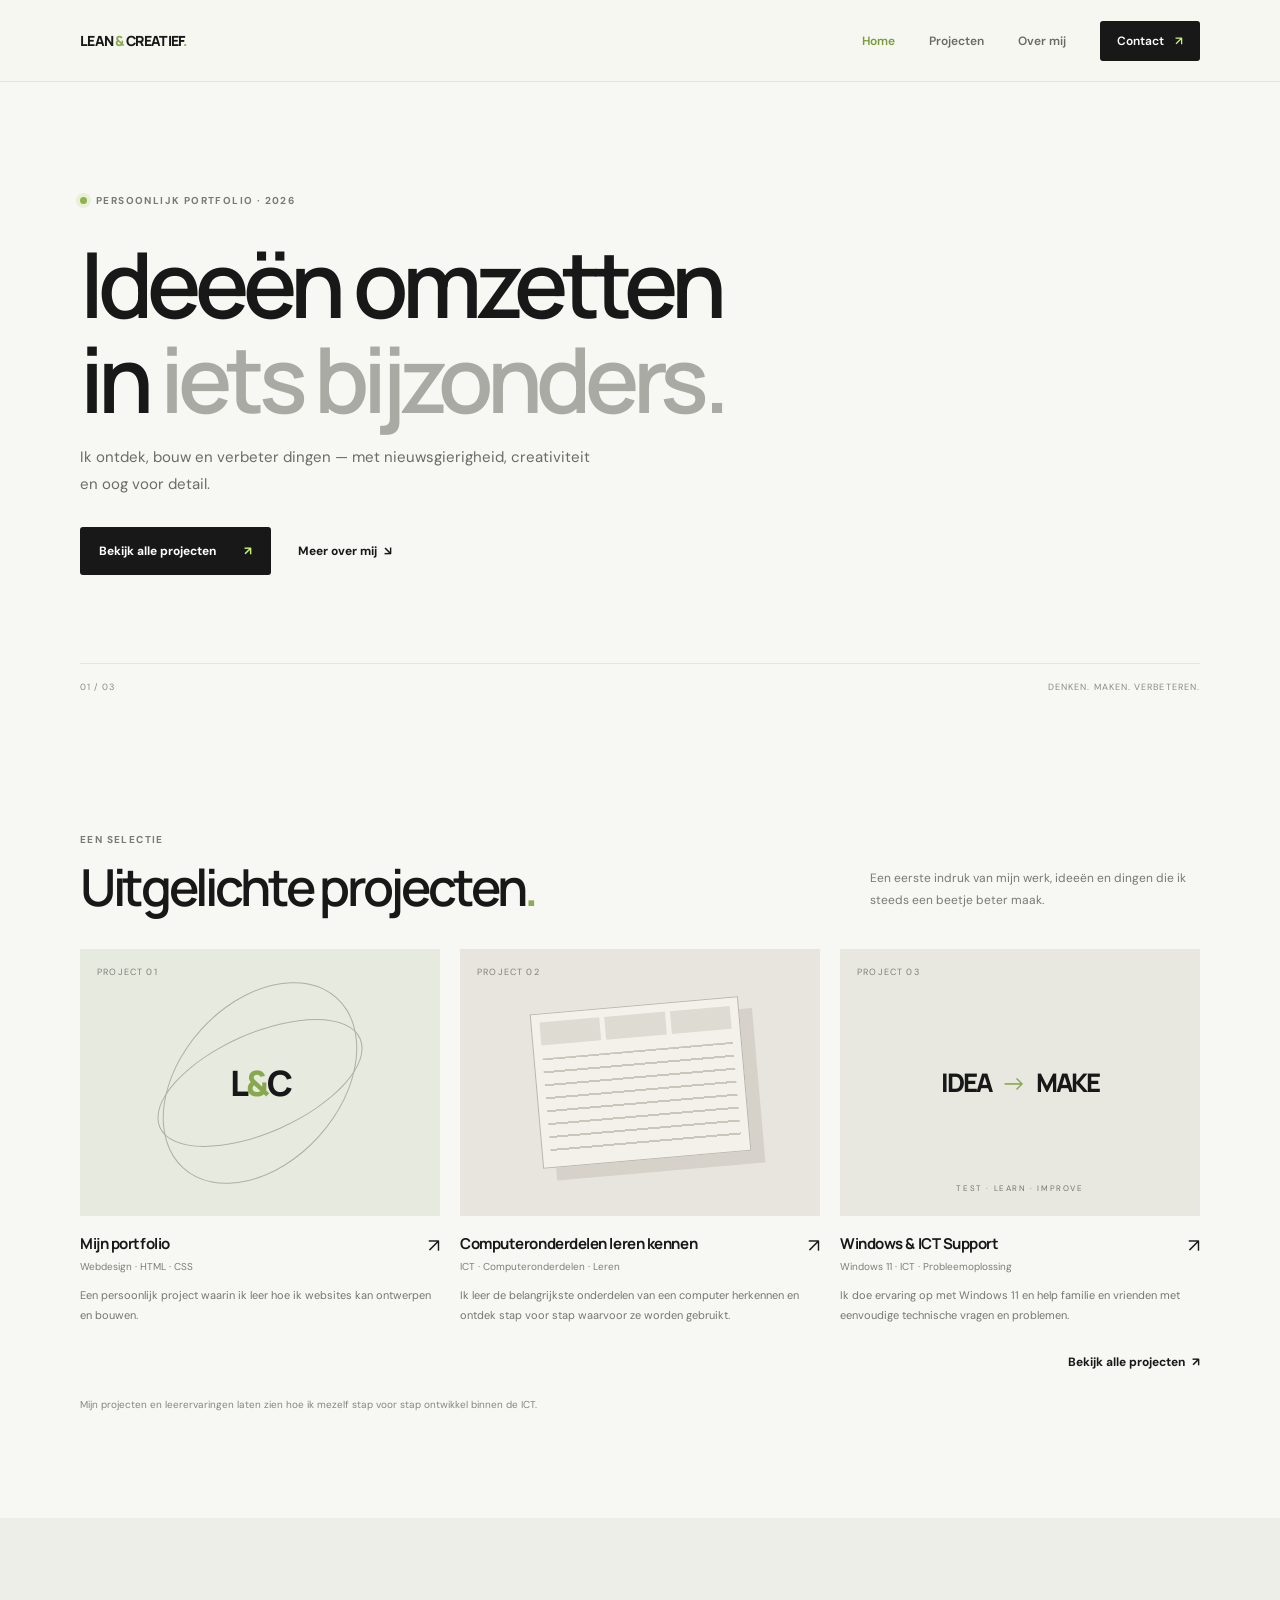
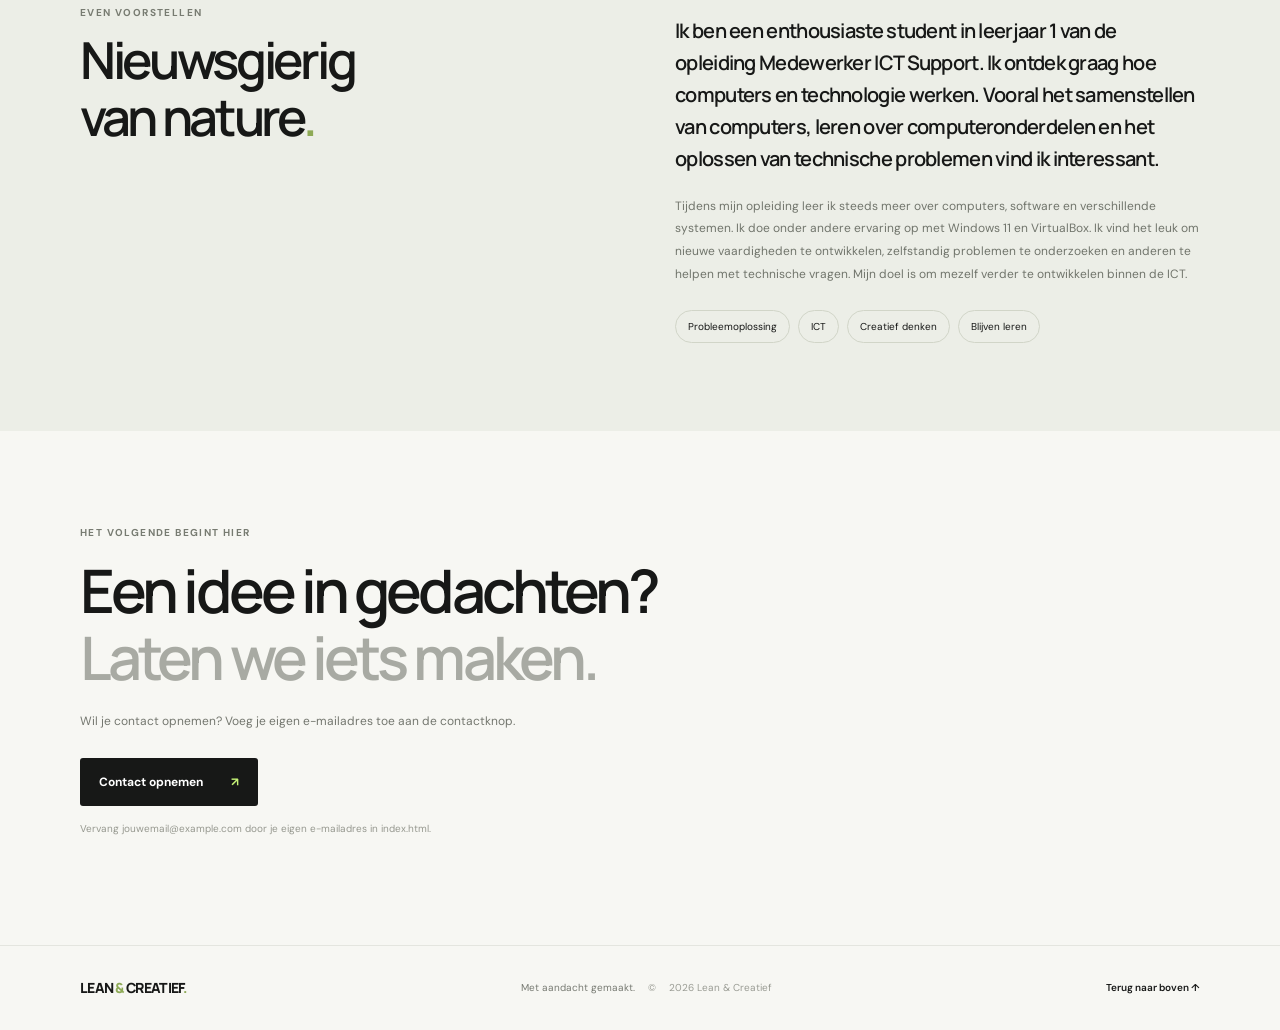
==== commit 13048854: "Update index.html" ====
--- a/index.html
+++ b/index.html
@@ -68,7 +68,7 @@
         </article>
       </div>
       <div class="section-cta"><a class="text-link" href="projecten.html">Bekijk alle projecten <span aria-hidden="true">↗</span></a></div>
-      <p class="edit-hint">De projectbeschrijvingen zijn startteksten. Vervang ze door je eigen werk en resultaten.</p>
+      <p class="edit-hint">Mijn projecten en leerervaringen laten zien hoe ik mezelf stap voor stap ontwikkel binnen de ICT.</p>
     </section>
 
     <section class="about-section" id="over">
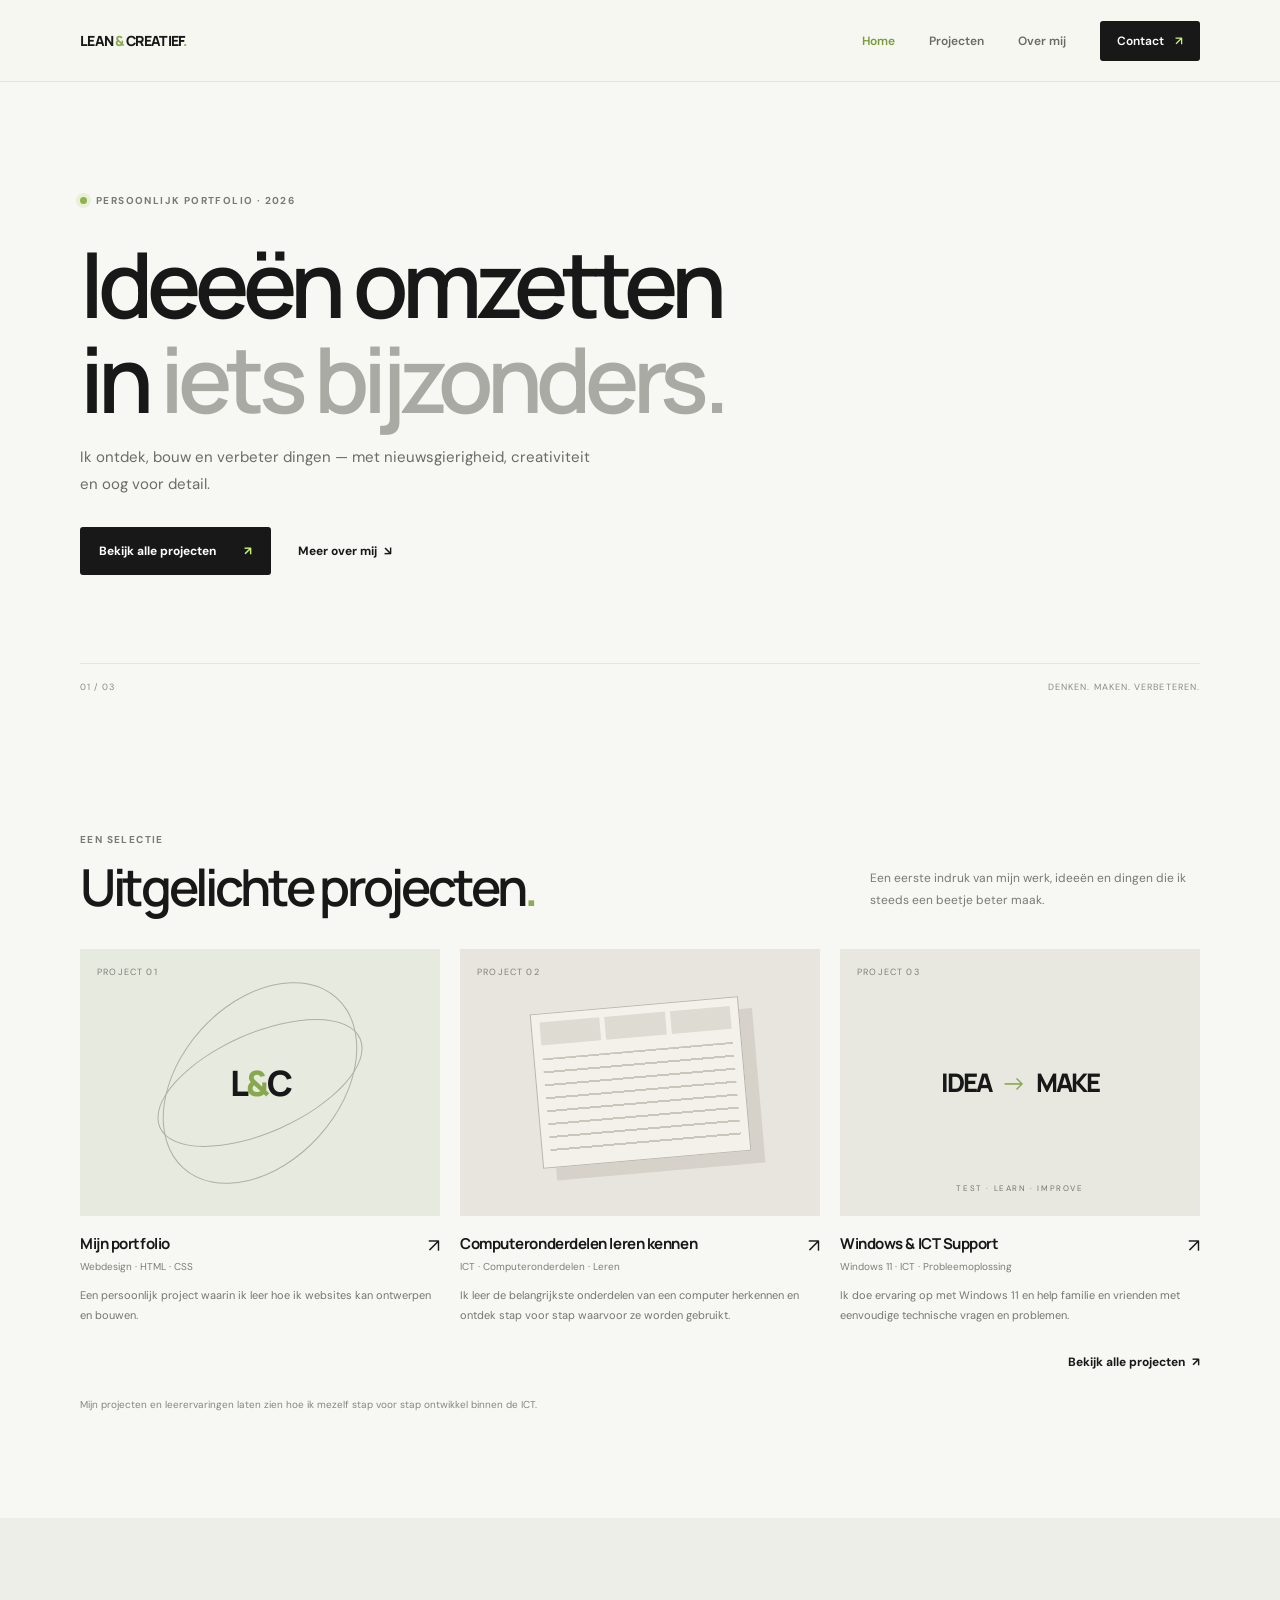
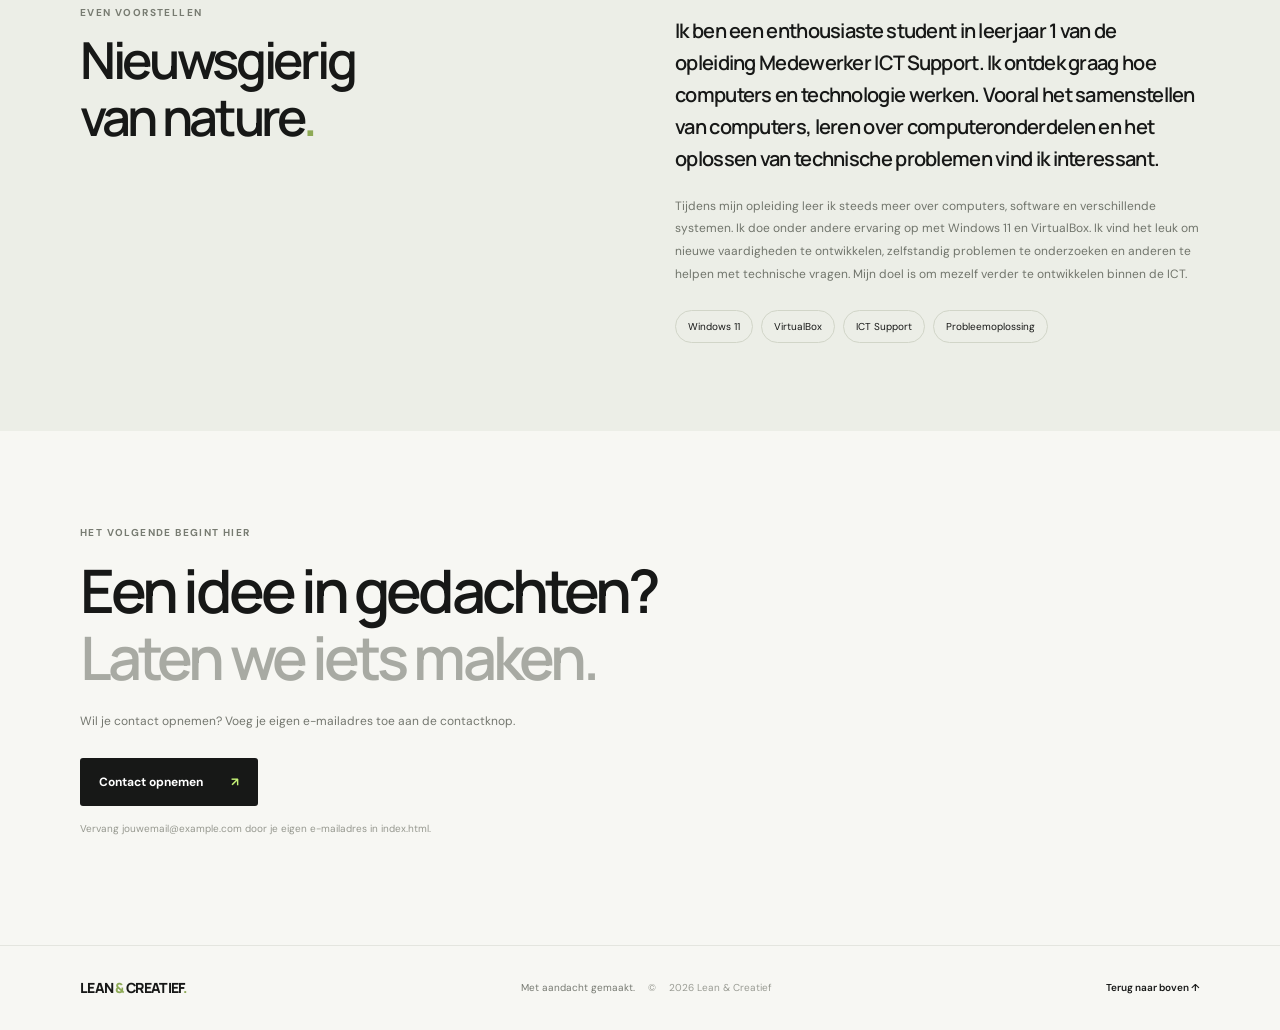
==== commit c03afd25: "Update index.html" ====
--- a/index.html
+++ b/index.html
@@ -78,7 +78,7 @@
           <p class="about-lead">Ik ben een enthousiaste student in leerjaar 1 van de opleiding Medewerker ICT Support. Ik ontdek graag hoe computers en technologie werken. Vooral het samenstellen van computers, leren over computeronderdelen en het oplossen van technische problemen vind ik interessant.</p>
 
 <p>Tijdens mijn opleiding leer ik steeds meer over computers, software en verschillende systemen. Ik doe onder andere ervaring op met Windows 11 en VirtualBox. Ik vind het leuk om nieuwe vaardigheden te ontwikkelen, zelfstandig problemen te onderzoeken en anderen te helpen met technische vragen. Mijn doel is om mezelf verder te ontwikkelen binnen de ICT.</p>
-          <div class="skills"><span>Probleemoplossing</span><span>ICT</span><span>Creatief denken</span><span>Blijven leren</span></div>
+          <div class="skills"><span>Windows 11</span><span>VirtualBox</span><span>ICT Support</span><span>Probleemoplossing</span></div>
         </div>
       </div>
     </section>
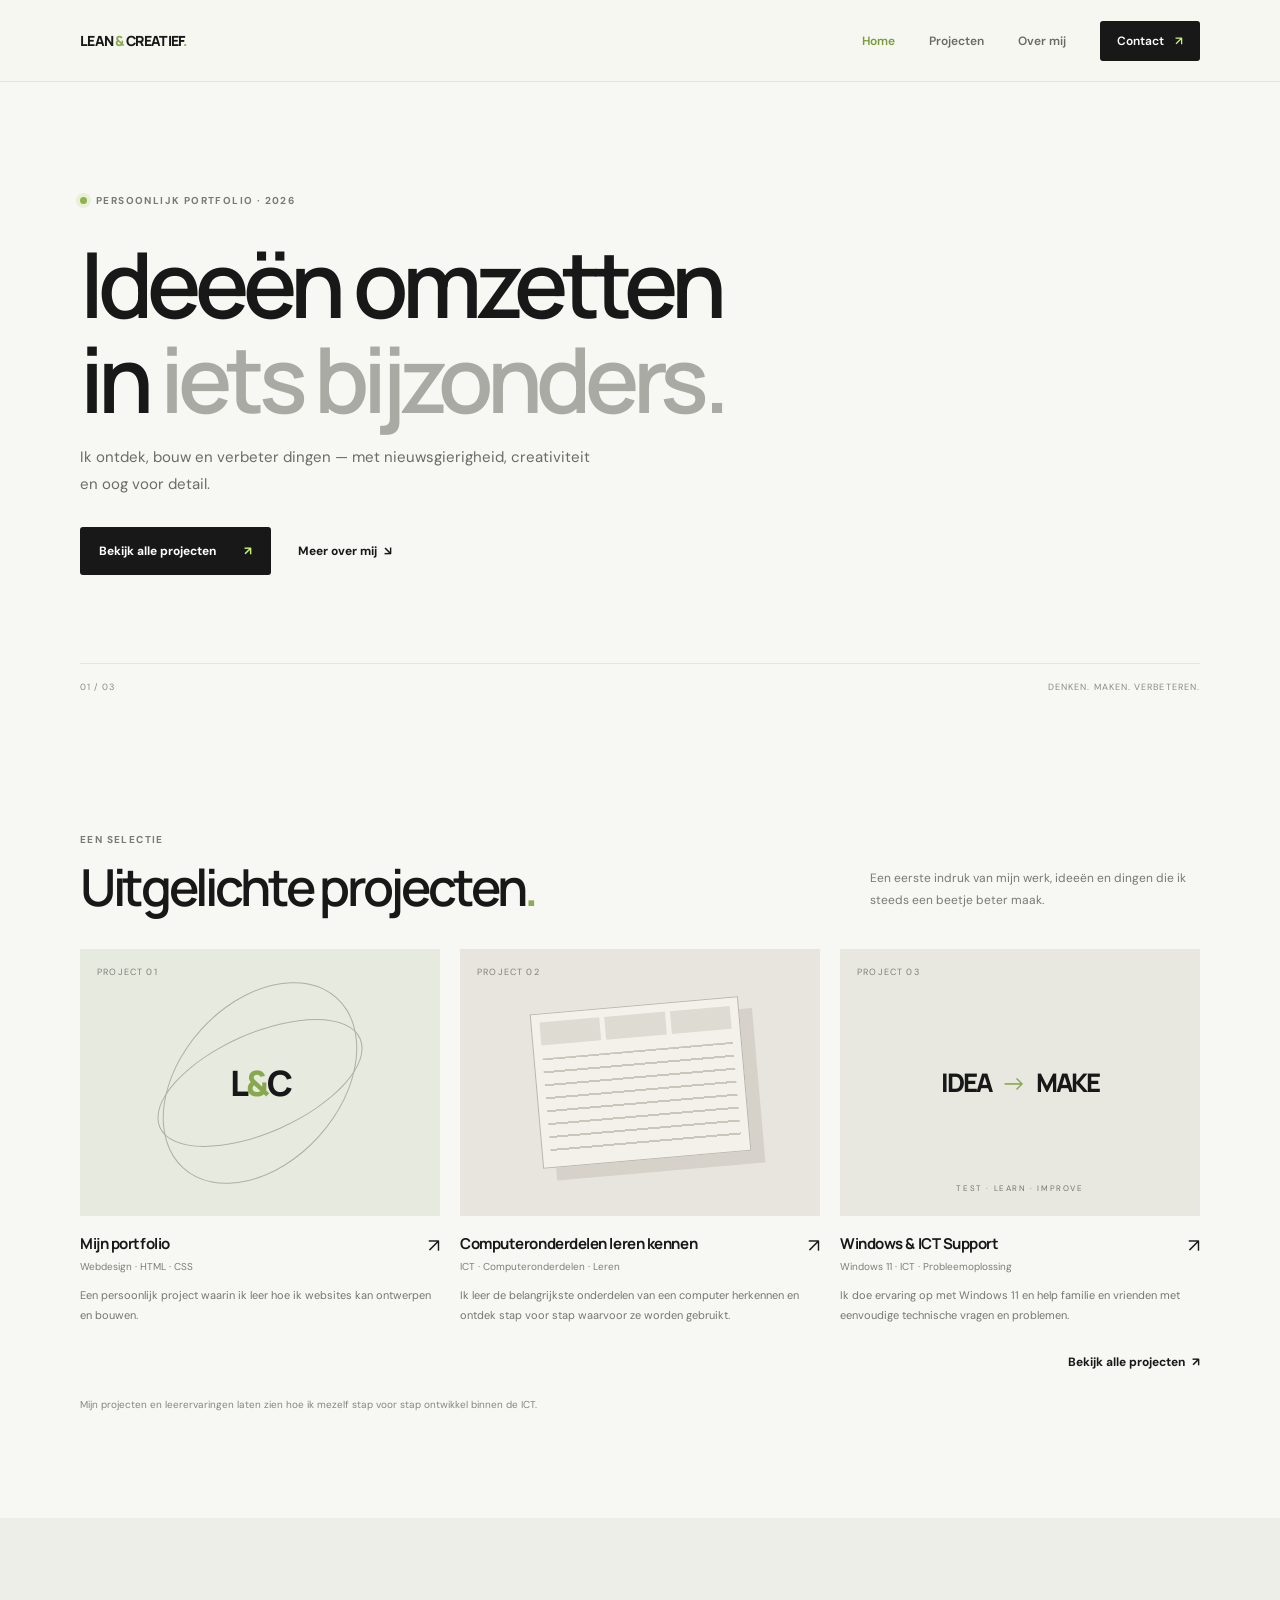
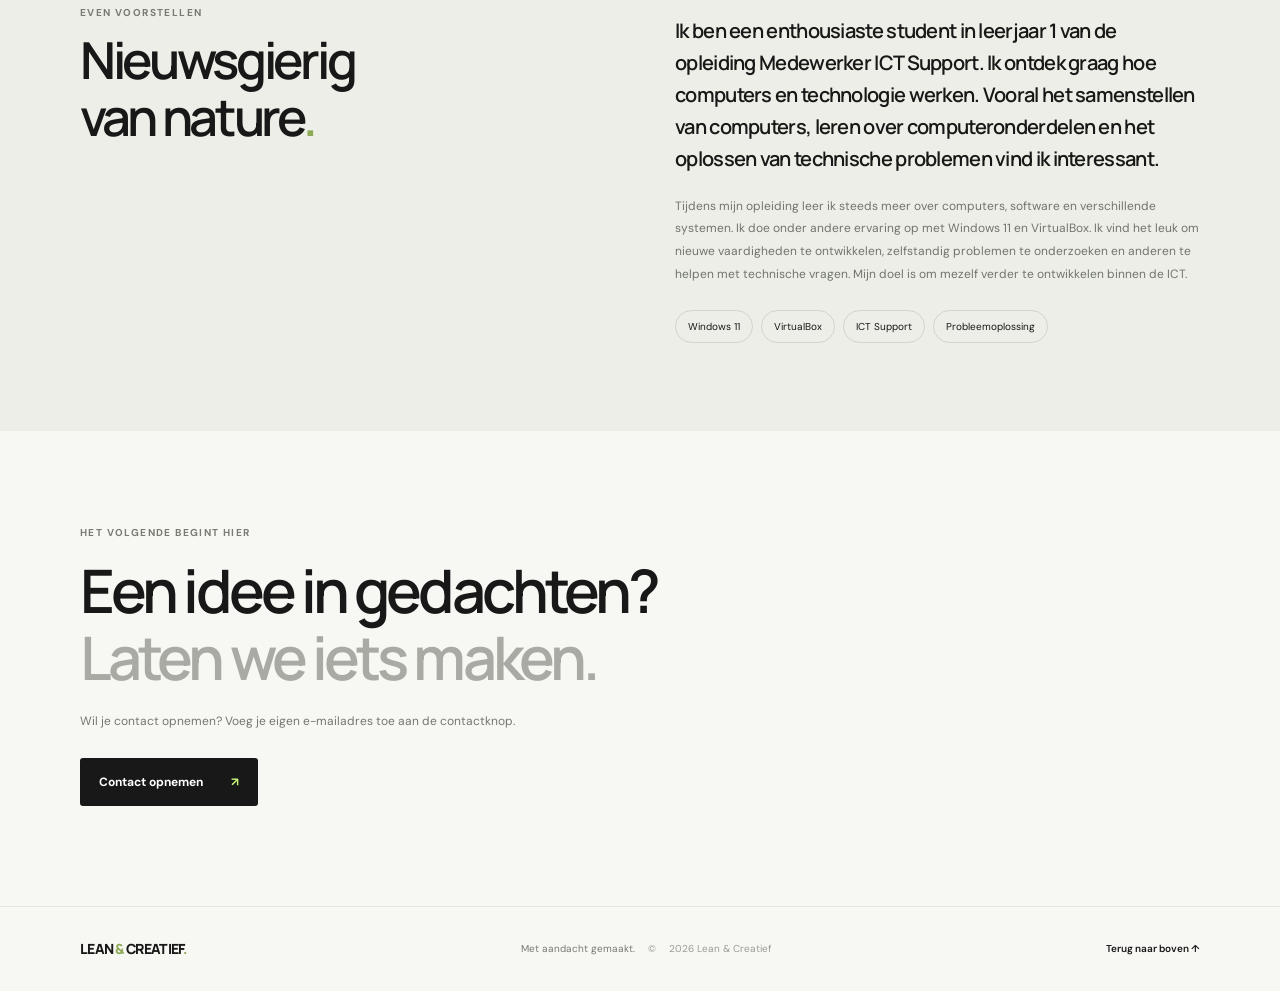
==== commit 77a9d5c6: "Update index.html Use the message Clean up contact section." ====
--- a/index.html
+++ b/index.html
@@ -88,7 +88,7 @@
       <h2>Een idee in gedachten?<br><span class="muted-word">Laten we iets maken.</span></h2>
       <p class="contact-copy">Wil je contact opnemen? Voeg je eigen e-mailadres toe aan de contactknop.</p>
       <a class="button button-dark" href="mailto:jouwemail@example.com" id="email-link">Contact opnemen <span aria-hidden="true">↗</span></a>
-      <p class="email-note">Vervang jouwemail@example.com door je eigen e-mailadres in index.html.</p>
+      
     </section>
   </main>
 
